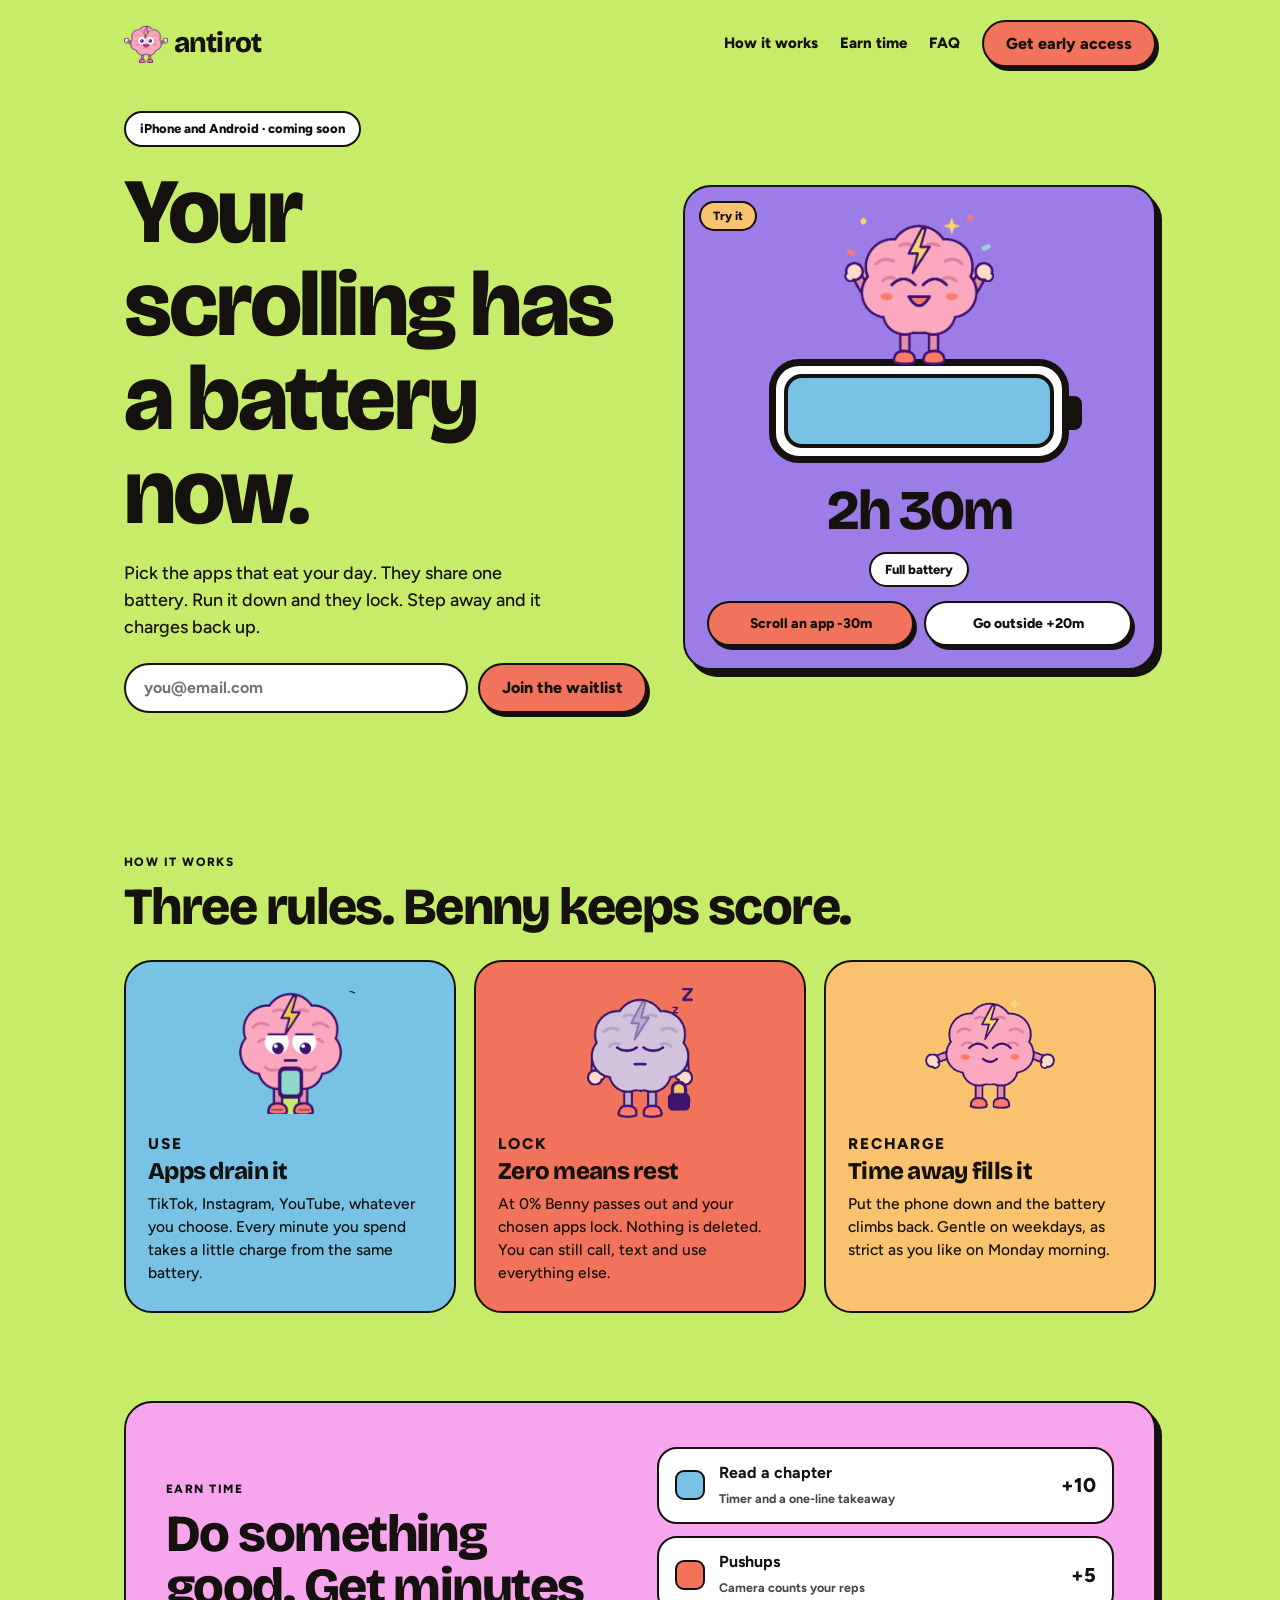
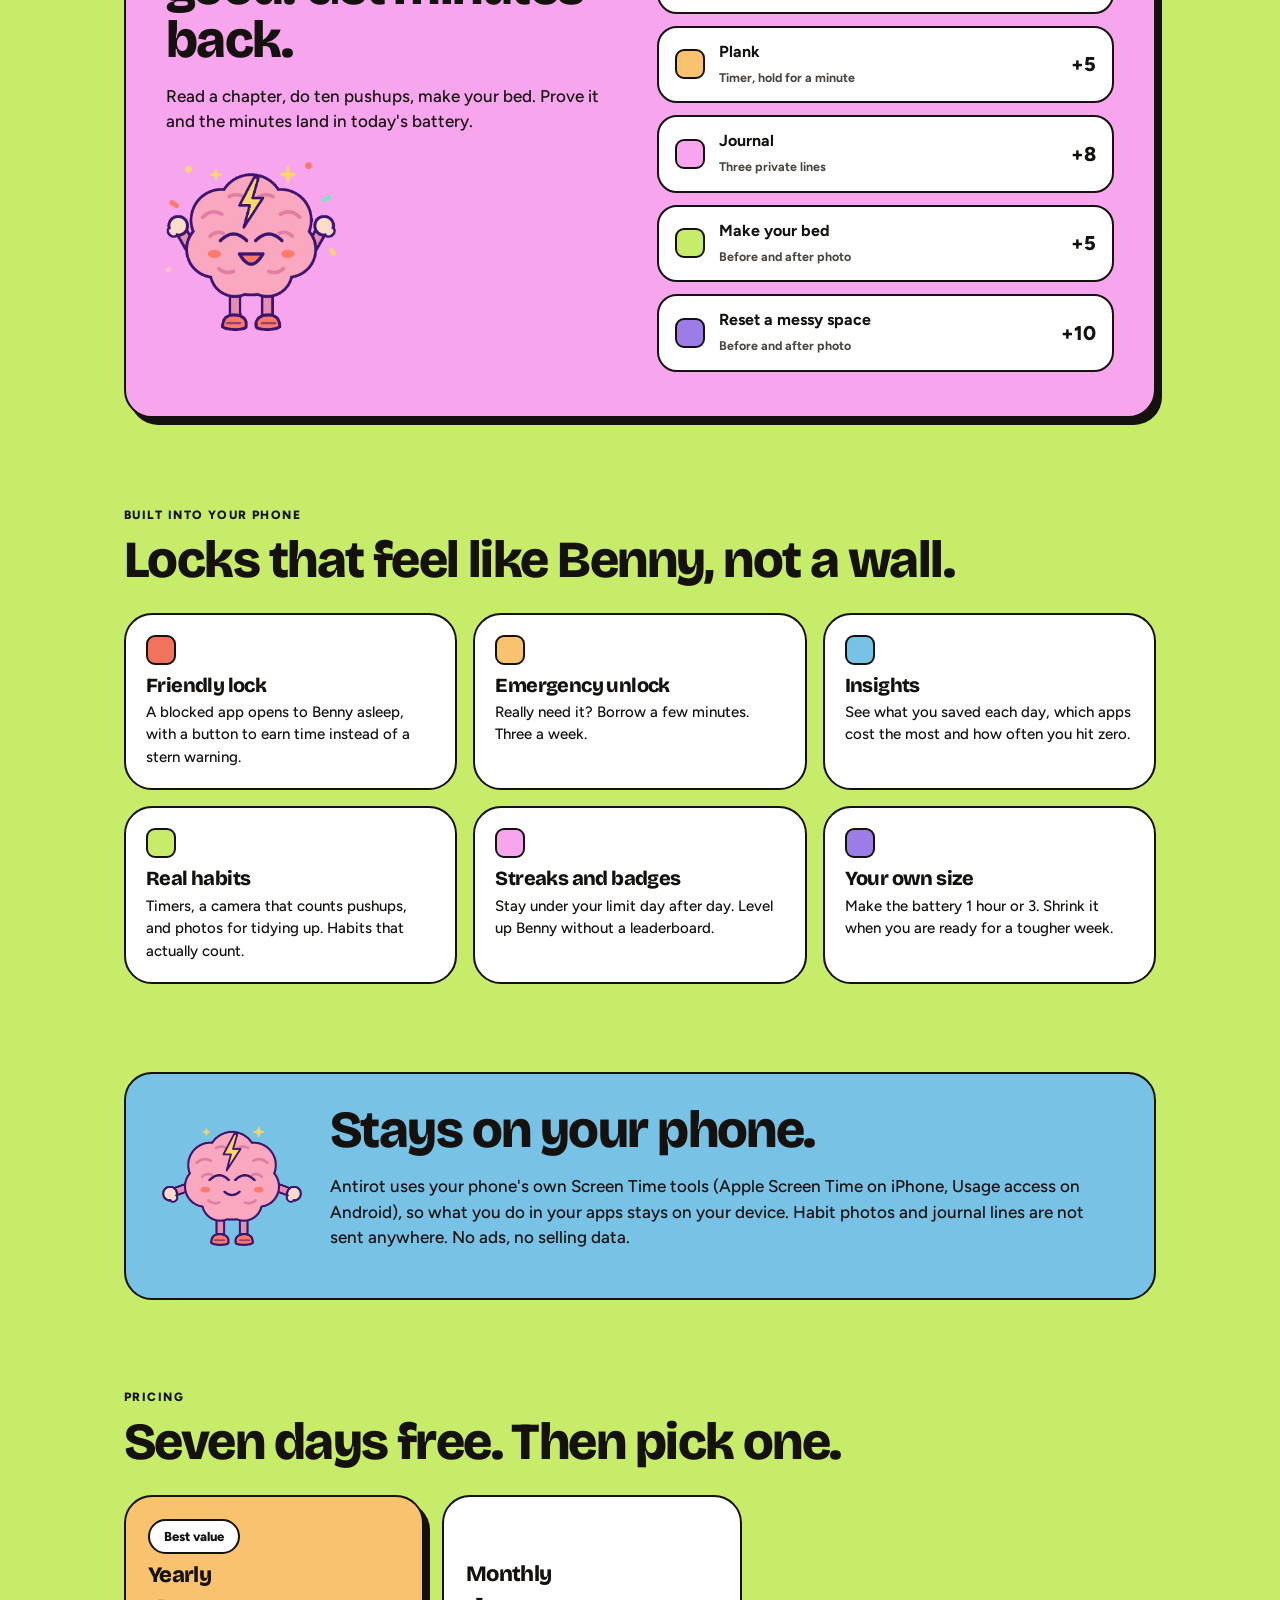
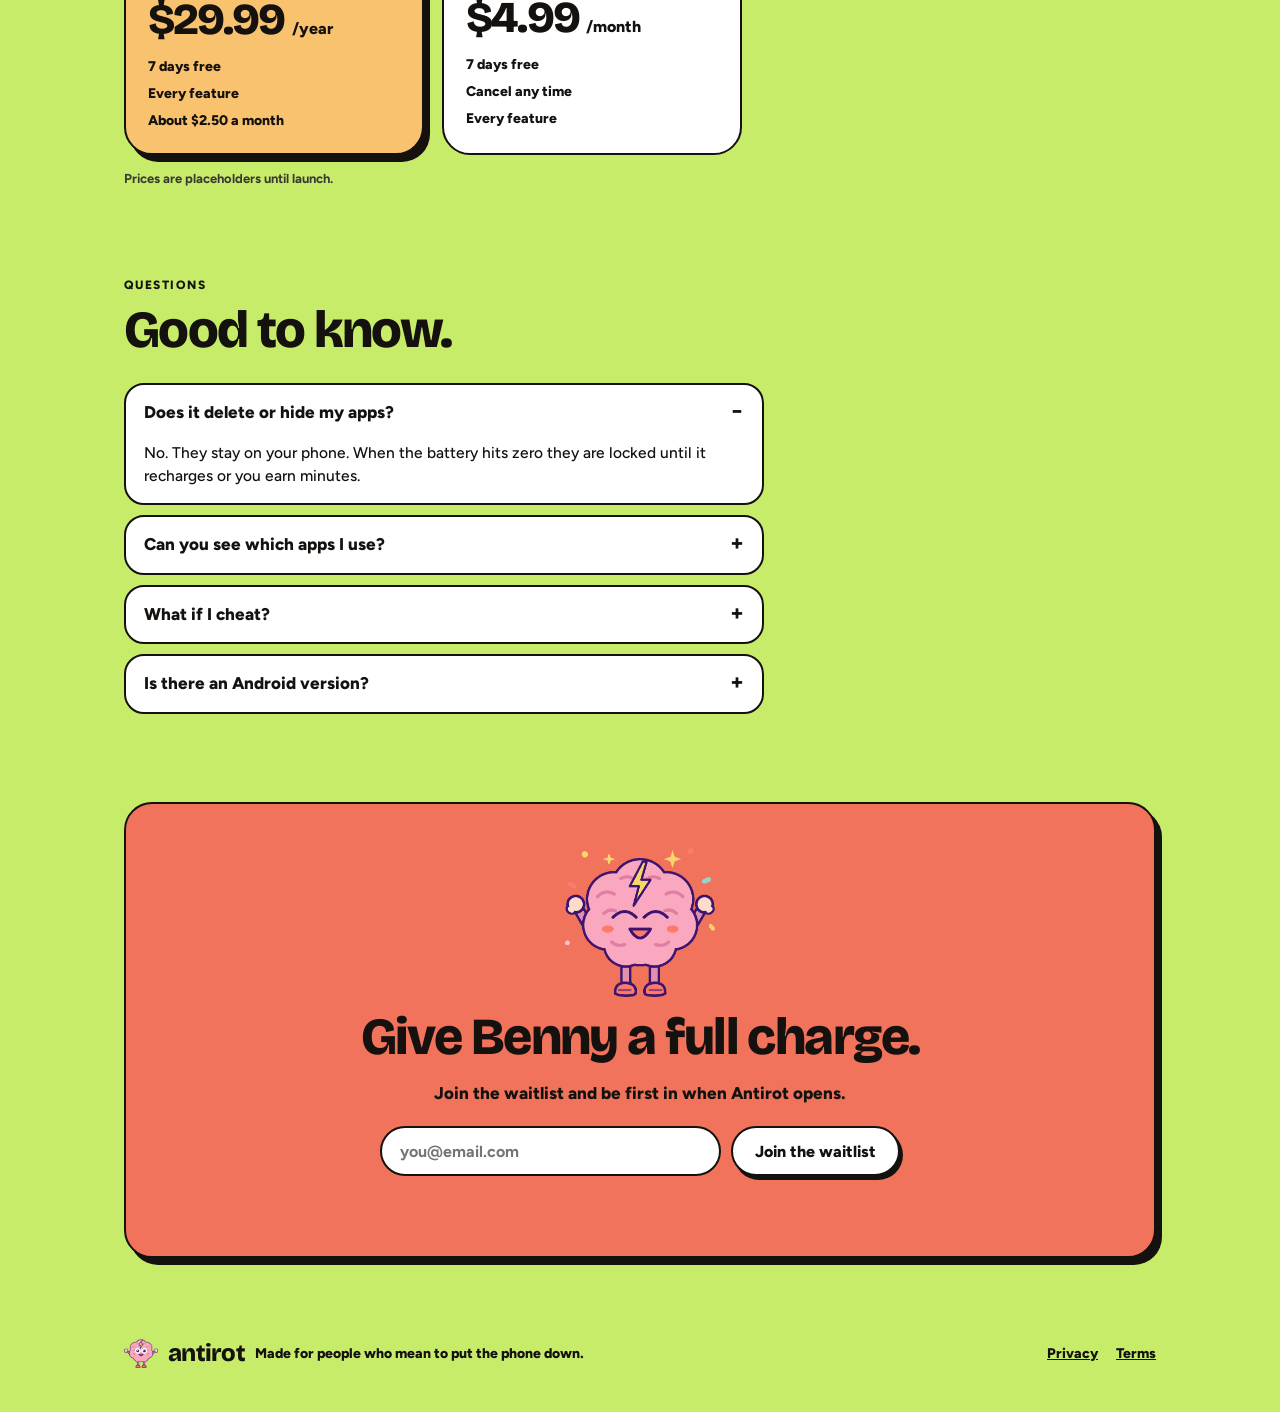
==== index.html @ 8082f270 "Antirot landing page" ====
<!doctype html>
<html lang="en">
<head>
<meta charset="utf-8">
<meta name="viewport" content="width=device-width,initial-scale=1">
<title>Antirot: your scrolling has a battery now</title>
<meta name="description" content="Pick the apps that eat your day. They share one battery. Run it down and they lock. Step away and it charges back up.">
<meta property="og:title" content="Antirot: your scrolling has a battery now">
<meta property="og:description" content="One shared battery for your apps. Recharge it with real-life habits.">
<meta property="og:image" content="img/icon-512.png">
<meta name="theme-color" content="#C6EC6A">
<link rel="icon" href="img/favicon.png">
<link rel="preconnect" href="https://fonts.googleapis.com"><link rel="preconnect" href="https://fonts.gstatic.com" crossorigin>
<link href="https://fonts.googleapis.com/css2?family=Bricolage+Grotesque:opsz,wght@12..96,800&family=Figtree:wght@500;700;800&display=swap" rel="stylesheet">
<link rel="stylesheet" href="style.css">
</head>
<body>
<div class="wrap">
  <nav aria-label="Main">
    <a class="brand" href="#top"><img src="img/hello.png" alt=""><span class="brand-word">antirot</span></a>
    <div class="links"><a href="#how">How it works</a><a href="#earn">Earn time</a><a href="#faq">FAQ</a><a class="btn" href="#join">Get early access</a></div>
  </nav>

  <header class="hero" id="top">
    <div>
      <span class="pill">iPhone and Android · coming soon</span>
      <h1>Your scrolling has a battery now.</h1>
      <p class="lead">Pick the apps that eat your day. They share one battery. Run it down and they lock. Step away and it charges back up.</p>
      <form class="signup" novalidate>
        <input type="email" required placeholder="you@email.com" aria-label="Email address" autocomplete="email">
        <button class="btn" type="submit">Join the waitlist</button>
        <p class="msg" role="status" aria-live="polite"></p>
      </form>
    </div>
    <div class="card shadow demo" aria-label="Try the battery">
      <span class="pill tag">Try it</span>
      <img class="benny" id="benny" src="img/proud.png" alt="Benny the brain mascot">
      <div class="battery" role="img" aria-label="Battery"><div class="fill" id="fill"></div></div>
      <div class="time" id="time">2h 30m</div>
      <span class="pill" id="state">Full battery</span>
      <div class="actions"><button class="btn" id="scroll" type="button">Scroll an app -30m</button><button class="btn white" id="outside" type="button">Go outside +20m</button></div>
    </div>
  </header>

  <section id="how">
    <p class="eyebrow">How it works</p>
    <h2>Three rules. Benny keeps score.</h2>
    <div class="rules">
      <article class="card rule" style="background:var(--sky)"><img src="img/phone.png" alt=""><p class="eyebrow">Use</p><h3>Apps drain it</h3><p>TikTok, Instagram, YouTube, whatever you choose. Every minute you spend takes a little charge from the same battery.</p></article>
      <article class="card rule" style="background:var(--coral)"><img src="img/asleep.png" alt=""><p class="eyebrow">Lock</p><h3>Zero means rest</h3><p>At 0% Benny passes out and your chosen apps lock. Nothing is deleted. You can still call, text and use everything else.</p></article>
      <article class="card rule" style="background:var(--apricot)"><img src="img/recharging.png" alt=""><p class="eyebrow">Recharge</p><h3>Time away fills it</h3><p>Put the phone down and the battery climbs back. Gentle on weekdays, as strict as you like on Monday morning.</p></article>
    </div>
  </section>

  <section id="earn">
    <div class="card shadow earn">
      <div>
        <p class="eyebrow">Earn time</p>
        <h2>Do something good. Get minutes back.</h2>
        <p>Read a chapter, do ten pushups, make your bed. Prove it and the minutes land in today's battery.</p>
        <img src="img/joy.png" alt="Benny celebrating">
      </div>
      <div class="habits">
        <div class="habit"><i style="background:var(--sky)"></i><div><b>Read a chapter</b><small>Timer and a one-line takeaway</small></div><span>+10</span></div>
        <div class="habit"><i style="background:var(--coral)"></i><div><b>Pushups</b><small>Camera counts your reps</small></div><span>+5</span></div>
        <div class="habit"><i style="background:var(--apricot)"></i><div><b>Plank</b><small>Timer, hold for a minute</small></div><span>+5</span></div>
        <div class="habit"><i style="background:var(--pink)"></i><div><b>Journal</b><small>Three private lines</small></div><span>+8</span></div>
        <div class="habit"><i style="background:var(--lime)"></i><div><b>Make your bed</b><small>Before and after photo</small></div><span>+5</span></div>
        <div class="habit"><i style="background:var(--violet)"></i><div><b>Reset a messy space</b><small>Before and after photo</small></div><span>+10</span></div>
      </div>
    </div>
  </section>

  <section>
    <p class="eyebrow">Built into your phone</p>
    <h2>Locks that feel like Benny, not a wall.</h2>
    <div class="features">
      <div class="card feature"><i style="background:var(--coral)"></i><h3>Friendly lock</h3><p>A blocked app opens to Benny asleep, with a button to earn time instead of a stern warning.</p></div>
      <div class="card feature"><i style="background:var(--apricot)"></i><h3>Emergency unlock</h3><p>Really need it? Borrow a few minutes. Three a week.</p></div>
      <div class="card feature"><i style="background:var(--sky)"></i><h3>Insights</h3><p>See what you saved each day, which apps cost the most and how often you hit zero.</p></div>
      <div class="card feature"><i style="background:var(--lime)"></i><h3>Real habits</h3><p>Timers, a camera that counts pushups, and photos for tidying up. Habits that actually count.</p></div>
      <div class="card feature"><i style="background:var(--pink)"></i><h3>Streaks and badges</h3><p>Stay under your limit day after day. Level up Benny without a leaderboard.</p></div>
      <div class="card feature"><i style="background:var(--violet)"></i><h3>Your own size</h3><p>Make the battery 1 hour or 3. Shrink it when you are ready for a tougher week.</p></div>
    </div>
  </section>

  <section>
    <div class="card private">
      <img src="img/sleepy.png" alt="Benny in a nightcap">
      <div>
        <h2>Stays on your phone.</h2>
        <p>Antirot uses your phone's own Screen Time tools (Apple Screen Time on iPhone, Usage access on Android), so what you do in your apps stays on your device. Habit photos and journal lines are not sent anywhere. No ads, no selling data.</p>
      </div>
    </div>
  </section>

  <section>
    <p class="eyebrow">Pricing</p>
    <h2>Seven days free. Then pick one.</h2>
    <div class="plans">
      <div class="card plan best"><span class="pill">Best value</span><h3>Yearly</h3><div class="price">$29.99 <small>/year</small></div><ul><li>7 days free</li><li>Every feature</li><li>About $2.50 a month</li></ul></div>
      <div class="card plan"><h3 style="margin-top:44px">Monthly</h3><div class="price">$4.99 <small>/month</small></div><ul><li>7 days free</li><li>Cancel any time</li><li>Every feature</li></ul></div>
    </div>
    <p class="note">Prices are placeholders until launch.</p>
  </section>

  <section id="faq">
    <p class="eyebrow">Questions</p>
    <h2>Good to know.</h2>
    <div class="faq">
      <details open><summary>Does it delete or hide my apps?</summary><p>No. They stay on your phone. When the battery hits zero they are locked until it recharges or you earn minutes.</p></details>
      <details><summary>Can you see which apps I use?</summary><p>No. Antirot works with your phone's own Screen Time tools and keeps everything on your device. Nothing about your apps is sent to us.</p></details>
      <details><summary>What if I cheat?</summary><p>Antirot is a tool for people who want help, so you are in charge. You can turn the permissions off or delete the app any time. Emergency unlocks are limited to three a week, and habits are checked on your phone.</p></details>
      <details><summary>Is there an Android version?</summary><p>Yes. Antirot is coming to both iPhone and Android.</p></details>
    </div>
  </section>

  <section id="join">
    <div class="card shadow cta">
      <img src="img/joy.png" alt="Benny celebrating">
      <h2>Give Benny a full charge.</h2>
      <p style="font-weight:800">Join the waitlist and be first in when Antirot opens.</p>
      <form class="signup" novalidate>
        <input type="email" required placeholder="you@email.com" aria-label="Email address" autocomplete="email">
        <button class="btn" type="submit">Join the waitlist</button>
        <p class="msg" role="status" aria-live="polite"></p>
      </form>
    </div>
  </section>
</div>

<footer>
  <div class="wrap row">
    <div><img src="img/hello.png" alt=""><span class="brand-word" style="font-size:24px">antirot</span><span>Made for people who mean to put the phone down.</span></div>
    <nav aria-label="Legal"><a href="privacy.html">Privacy</a><a href="terms.html">Terms</a></nav>
  </div>
</footer>
<script src="config.js"></script>
<script src="script.js"></script>
</body>
</html>
---- style.css ----
:root{--lime:#C6EC6A;--violet:#9C7CE6;--coral:#F2735B;--pink:#F7A6EE;--apricot:#F8C26E;--sky:#78C2E6;--ink:#14110F;--white:#fff;--radius:28px;--stroke:2.5px}
*{box-sizing:border-box}
html{scroll-behavior:smooth}
body{margin:0;background:var(--lime);color:var(--ink);font-family:'Figtree',system-ui,sans-serif;font-weight:500;font-size:17px;line-height:1.5;-webkit-font-smoothing:antialiased}
h1,h2,h3,.brand-word{font-family:'Bricolage Grotesque','Figtree',sans-serif;font-weight:800;letter-spacing:-.03em;line-height:1.02;margin:0}
a{color:inherit}
.wrap{max-width:1080px;margin:0 auto;padding:0 24px}
.eyebrow{font-size:12px;font-weight:800;letter-spacing:.12em;text-transform:uppercase;margin:0 0 10px}
.card{border:var(--stroke) solid var(--ink);border-radius:var(--radius);background:var(--white)}
.shadow{box-shadow:6px 7px 0 var(--ink)}
.pill{display:inline-flex;align-items:center;border:var(--stroke) solid var(--ink);border-radius:999px;padding:6px 14px;font-weight:800;font-size:13px;background:var(--white)}
.btn{display:inline-flex;align-items:center;justify-content:center;border:var(--stroke) solid var(--ink);border-radius:999px;padding:12px 22px;font:800 16px 'Figtree',sans-serif;color:var(--ink);background:var(--coral);cursor:pointer;text-decoration:none;box-shadow:3px 4px 0 var(--ink);transition:transform .08s,box-shadow .08s}
.btn:hover{transform:translate(1px,1px);box-shadow:2px 3px 0 var(--ink)}
.btn:active{transform:translate(3px,4px);box-shadow:0 0 0 var(--ink)}
.btn.white{background:var(--white)}
.btn:focus-visible,input:focus-visible,summary:focus-visible,a:focus-visible{outline:3px solid var(--violet);outline-offset:3px}
/* nav */
nav{display:flex;align-items:center;justify-content:space-between;padding:20px 0}
.brand{display:flex;align-items:center;gap:6px;text-decoration:none}
.brand img{width:44px;height:44px;object-fit:contain}
.brand-word{font-size:28px}
.links{display:flex;align-items:center;gap:22px;font-weight:800;font-size:15px}
.links a{text-decoration:none}
@media(max-width:720px){.links a:not(.btn){display:none}}
/* hero */
.hero{display:grid;grid-template-columns:1.05fr .95fr;gap:36px;align-items:center;padding:24px 0 64px}
.hero h1{font-size:clamp(46px,8vw,92px);margin:18px 0 20px}
.hero p.lead{max-width:420px;margin:0 0 22px;font-size:18px}
.signup{display:flex;gap:10px;flex-wrap:wrap}
.signup input{flex:1 1 200px;min-width:0;height:50px;border:var(--stroke) solid var(--ink);border-radius:999px;padding:0 18px;font:700 16px 'Figtree',sans-serif;background:var(--white)}
.signup .msg{flex-basis:100%;font-weight:700;font-size:14px;min-height:20px;margin:2px 4px 0}
.demo{background:var(--violet);padding:22px;text-align:center;position:relative}
.demo .tag{position:absolute;top:14px;left:14px;background:var(--apricot);font-size:12px;padding:4px 12px}
.demo img.benny{width:150px;height:auto;display:block;margin:6px auto -6px;position:relative;z-index:1}
.battery{position:relative;width:min(300px,80%);height:104px;margin:0 auto;border:7px solid var(--ink);border-radius:30px;background:var(--white);padding:8px}
.battery::after{content:"";position:absolute;right:-20px;top:30px;width:14px;height:34px;background:var(--ink);border-radius:0 8px 8px 0}
.battery .fill{height:100%;min-width:0;border:4px solid var(--ink);border-radius:18px;background:var(--sky);transition:width .6s cubic-bezier(.2,.8,.2,1),background .3s}
.battery .fill.low{background:var(--coral)}
.demo .time{font:800 56px 'Bricolage Grotesque',sans-serif;letter-spacing:-.04em;margin:14px 0 8px}
.demo .actions{display:flex;gap:10px;margin-top:14px}
.demo .actions .btn{flex:1;padding:12px 10px;font-size:14px}
@media(max-width:860px){.hero{grid-template-columns:1fr}.hero p.lead{max-width:none}}
/* sections */
section{padding:44px 0}
h2{font-size:clamp(32px,5vw,52px);margin-bottom:26px}
.rules{display:grid;grid-template-columns:repeat(3,1fr);gap:18px}
.rule{padding:26px 22px}
.rule img{width:130px;height:130px;object-fit:contain;display:block;margin:0 auto 14px}
.rule h3{font-size:24px;margin:4px 0 8px}
.rule p{margin:0;font-size:15.5px}
@media(max-width:860px){.rules{grid-template-columns:1fr}}
.earn{background:var(--pink);padding:44px 40px;display:grid;grid-template-columns:1fr 1fr;gap:34px;align-items:center}
.earn h2{margin-bottom:14px}
.earn img{width:170px;margin-top:10px}
.habits{display:grid;gap:12px}
.habit{display:flex;align-items:center;gap:14px;padding:12px 16px;background:var(--white);border:var(--stroke) solid var(--ink);border-radius:20px}
.habit i{width:30px;height:30px;border:var(--stroke) solid var(--ink);border-radius:9px;flex:none}
.habit b{display:block;font-size:16px}
.habit small{font-weight:700;color:#4a4540;font-size:12.5px}
.habit span{margin-left:auto;font:800 20px 'Figtree',sans-serif}
@media(max-width:860px){.earn{grid-template-columns:1fr;padding:30px 22px}}
.features{display:grid;grid-template-columns:repeat(3,1fr);gap:16px}
.feature{padding:20px}
.feature i{display:block;width:30px;height:30px;border:var(--stroke) solid var(--ink);border-radius:9px;margin-bottom:10px}
.feature h3{font-size:20px;margin-bottom:6px}
.feature p{margin:0;font-size:15px}
@media(max-width:860px){.features{grid-template-columns:1fr 1fr}}@media(max-width:560px){.features{grid-template-columns:1fr}}
.private{background:var(--sky);padding:30px 36px;display:flex;gap:28px;align-items:center}
.private img{width:140px;flex:none}
.private h2{margin-bottom:10px}
@media(max-width:700px){.private{flex-direction:column;text-align:center;padding:28px 22px}}
.plans{display:grid;grid-template-columns:repeat(2,minmax(0,300px));gap:18px}
.plan{padding:22px;position:relative}
.plan.best{background:var(--apricot);box-shadow:6px 7px 0 var(--ink)}
.plan .pill{margin-bottom:10px}
.plan h3{font-size:22px}
.plan .price{font:800 44px 'Bricolage Grotesque',sans-serif;letter-spacing:-.04em;margin:6px 0}
.plan .price small{font:800 16px 'Figtree',sans-serif;letter-spacing:0}
.plan ul{list-style:none;margin:10px 0 0;padding:0;font-weight:800;font-size:14px;display:grid;gap:6px}
.note{font-size:13px;font-weight:700;margin:14px 0 0;color:#3b3732}
@media(max-width:700px){.plans{grid-template-columns:1fr}}
.faq{max-width:640px;display:grid;gap:10px}
.faq details{border:var(--stroke) solid var(--ink);border-radius:20px;background:var(--white);padding:0 18px}
.faq summary{cursor:pointer;list-style:none;padding:15px 0;font-weight:800;display:flex;justify-content:space-between;gap:12px}
.faq summary::-webkit-details-marker{display:none}
.faq summary::after{content:"+";font-size:22px;line-height:1}
.faq details[open] summary::after{content:"\2212"}
.faq details p{margin:0 0 16px;font-size:15.5px}
.cta{background:var(--coral);text-align:center;padding:44px 24px 48px}
.cta img{width:150px}
.cta h2{margin:6px 0 10px}
.cta .signup{justify-content:center;max-width:520px;margin:20px auto 0}
.cta .btn{background:var(--white)}
footer{padding:36px 0 44px}
footer .row{display:flex;justify-content:space-between;align-items:center;gap:16px;flex-wrap:wrap;font-weight:800;font-size:14px}
footer .row div{display:flex;align-items:center;gap:10px}
footer .row img{width:34px}
footer nav{padding:0;gap:18px}
/* legal pages */
.legal{max-width:720px;padding:20px 0 60px}
.legal h1{font-size:clamp(36px,6vw,56px);margin-bottom:8px}
.legal h2{font-size:26px;margin:30px 0 8px}
.legal p,.legal li{font-size:16.5px}
.legal .doc{background:var(--white);padding:28px 30px;border:var(--stroke) solid var(--ink);border-radius:var(--radius)}
@media (prefers-reduced-motion:reduce){*{transition:none!important;scroll-behavior:auto!important}}
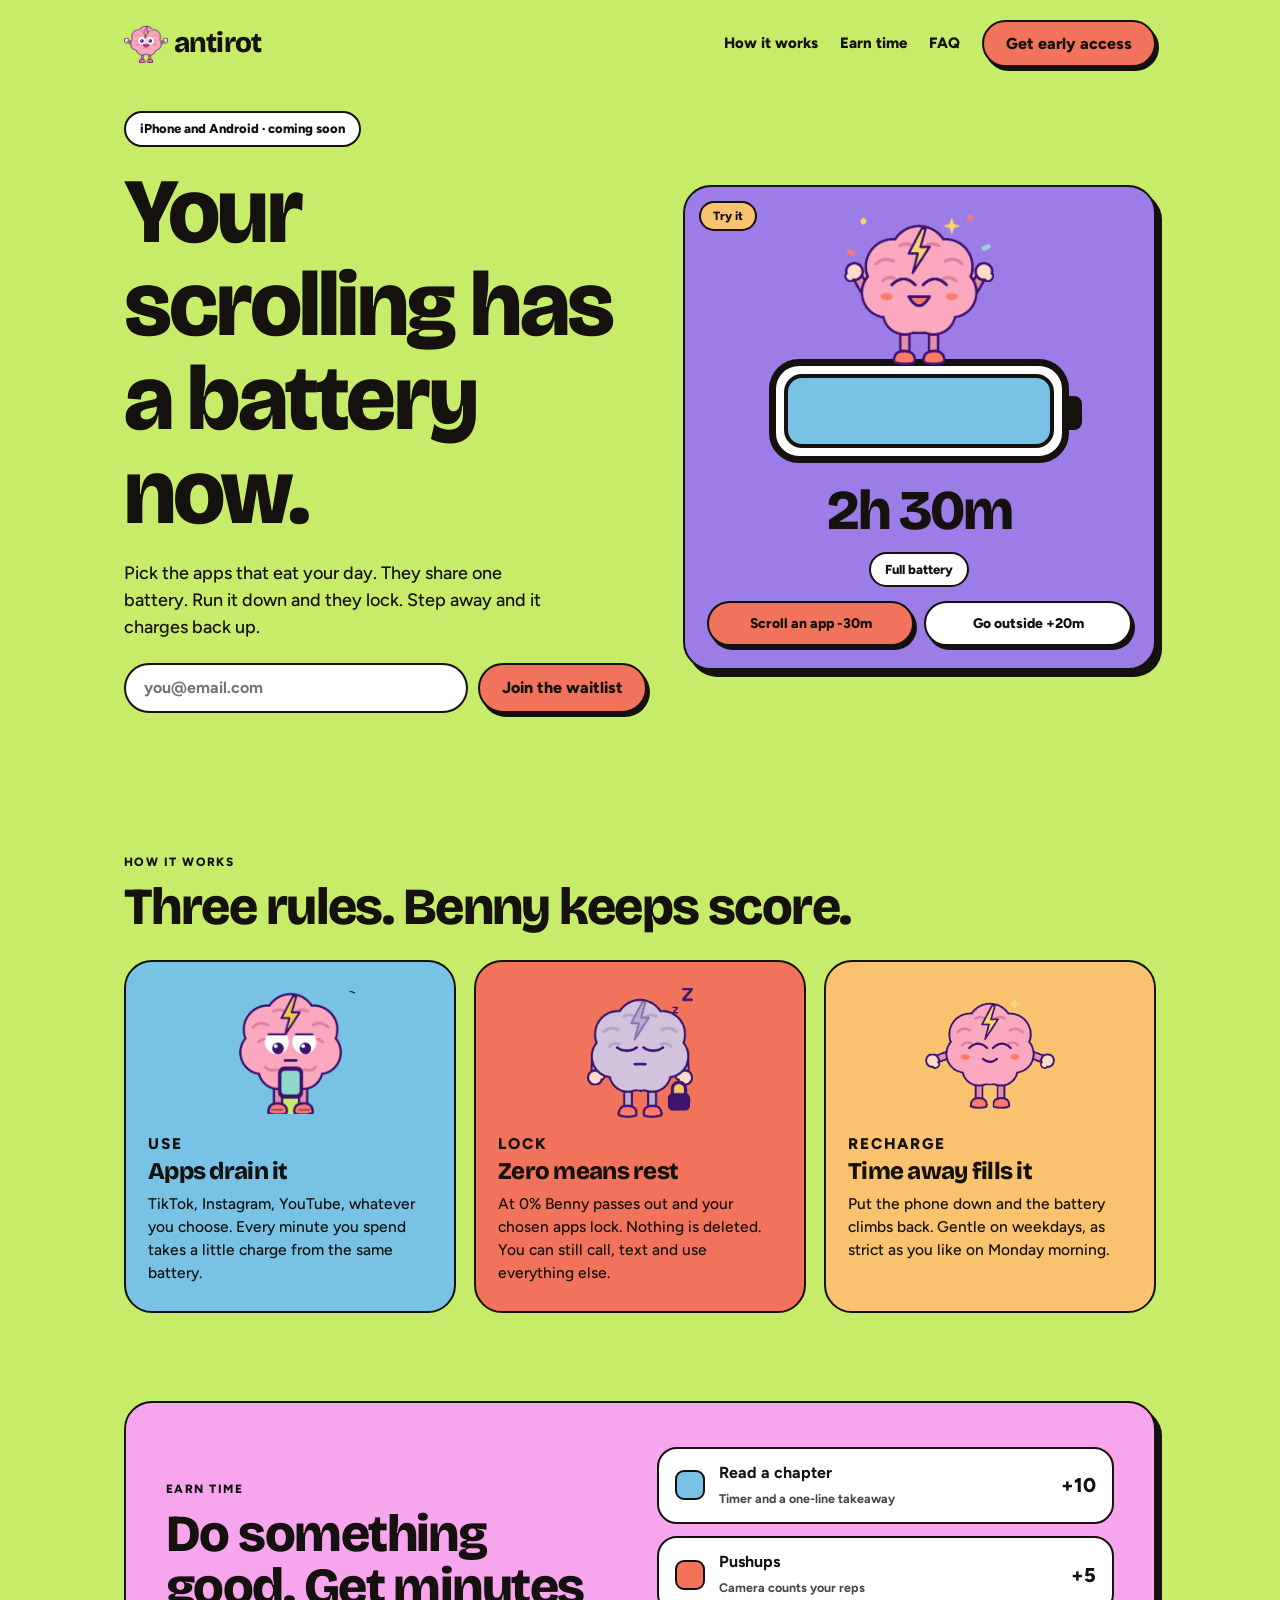
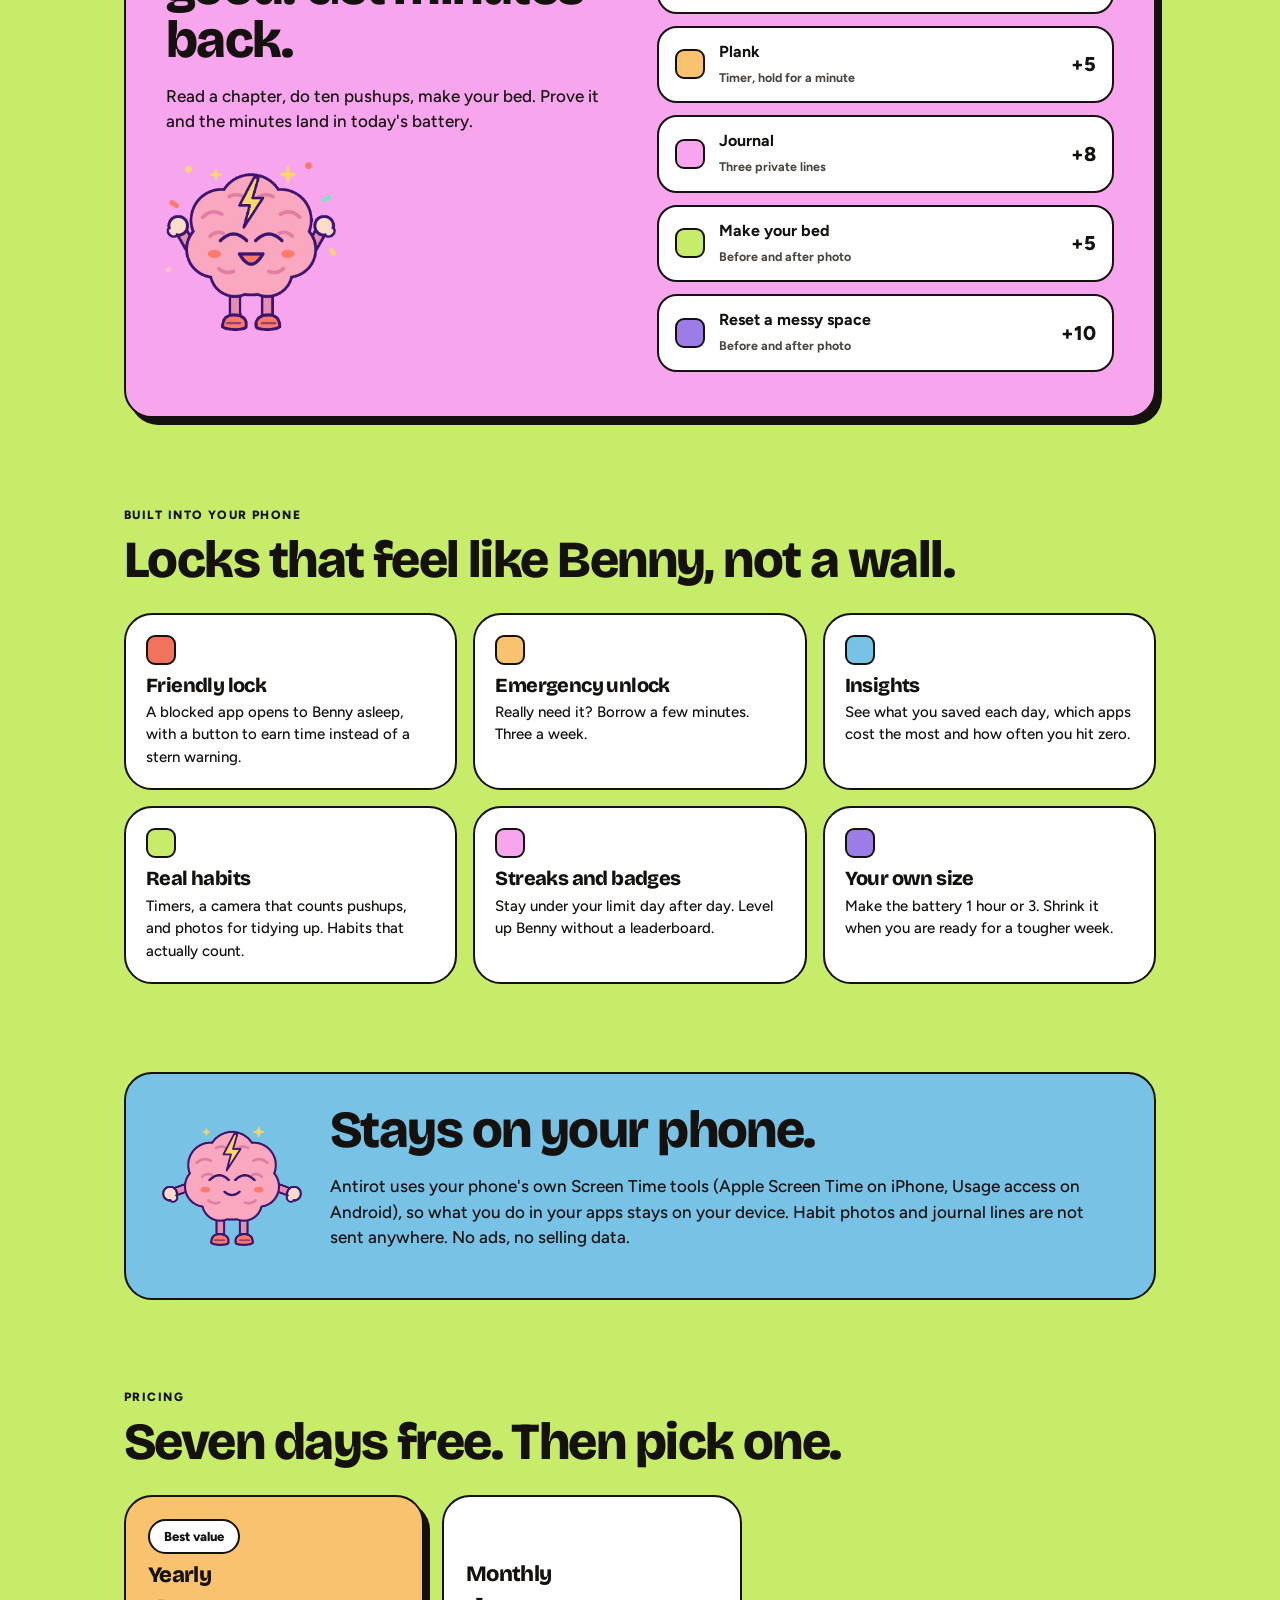
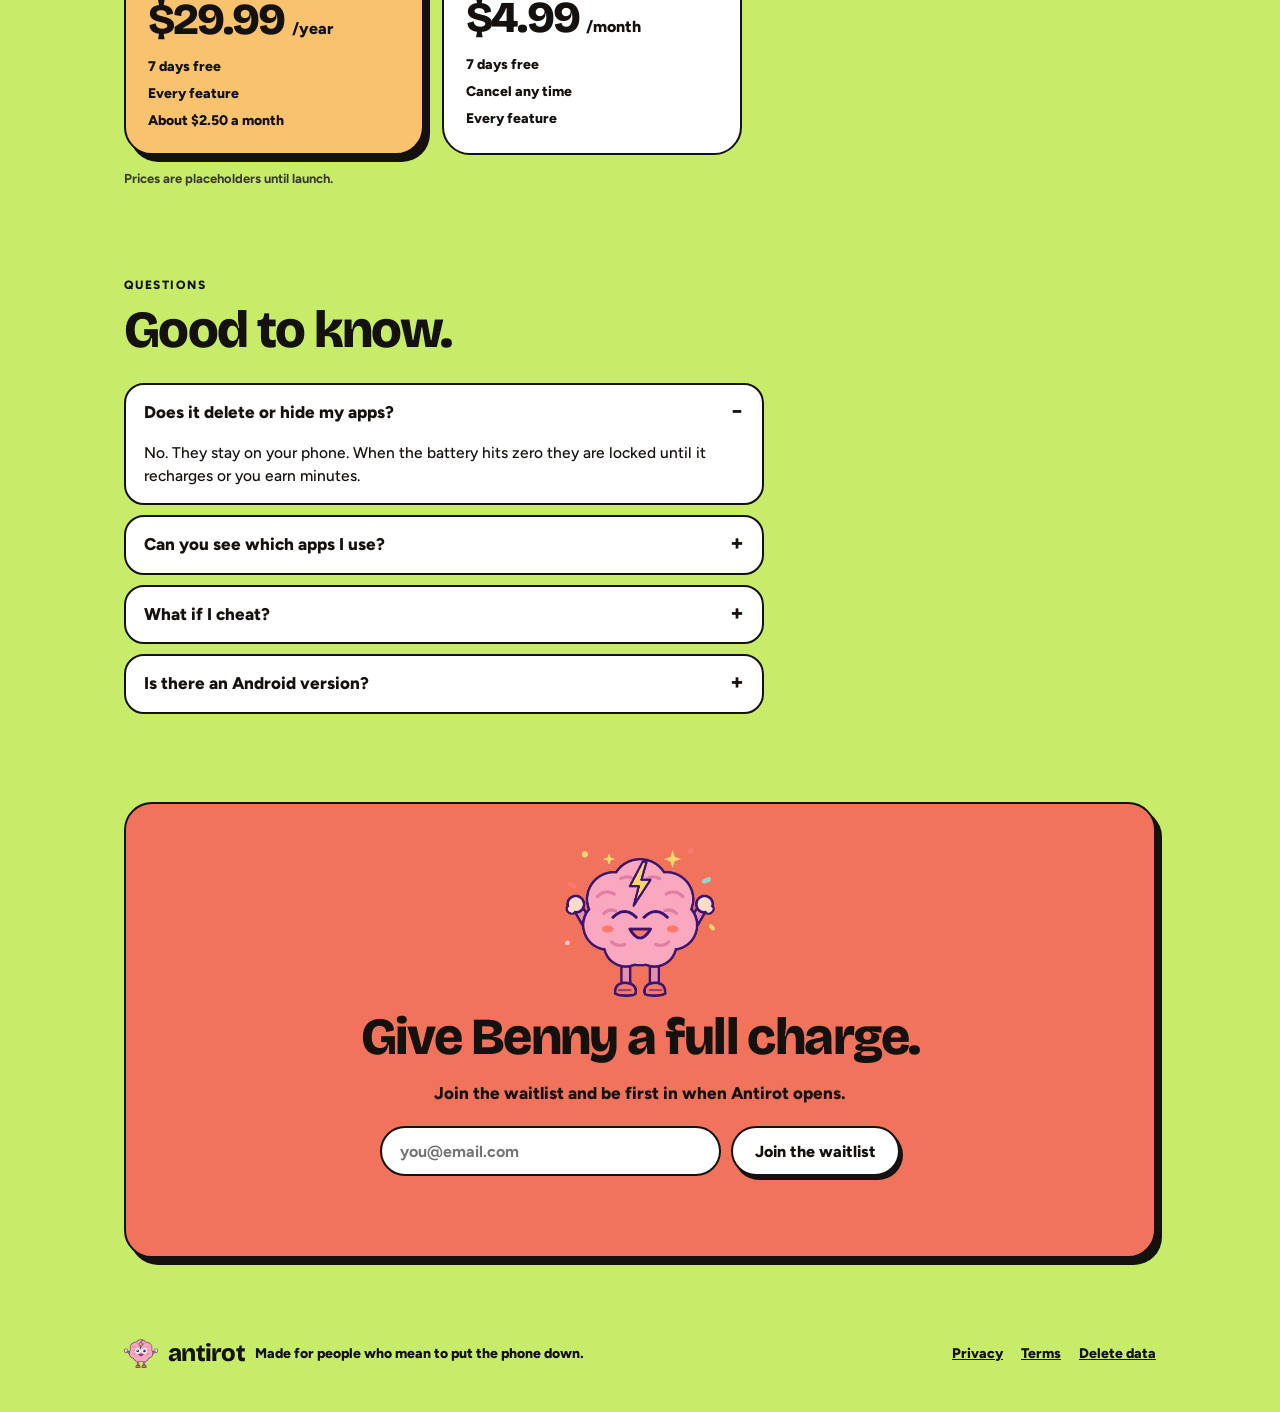
==== commit 5e454547: "Add data deletion page" ====
--- a/index.html
+++ b/index.html
@@ -132,7 +132,7 @@
 <footer>
   <div class="wrap row">
     <div><img src="img/hello.png" alt=""><span class="brand-word" style="font-size:24px">antirot</span><span>Made for people who mean to put the phone down.</span></div>
-    <nav aria-label="Legal"><a href="privacy.html">Privacy</a><a href="terms.html">Terms</a></nav>
+    <nav aria-label="Legal"><a href="privacy.html">Privacy</a><a href="terms.html">Terms</a><a href="delete-data.html">Delete data</a></nav>
   </div>
 </footer>
 <script src="config.js"></script>
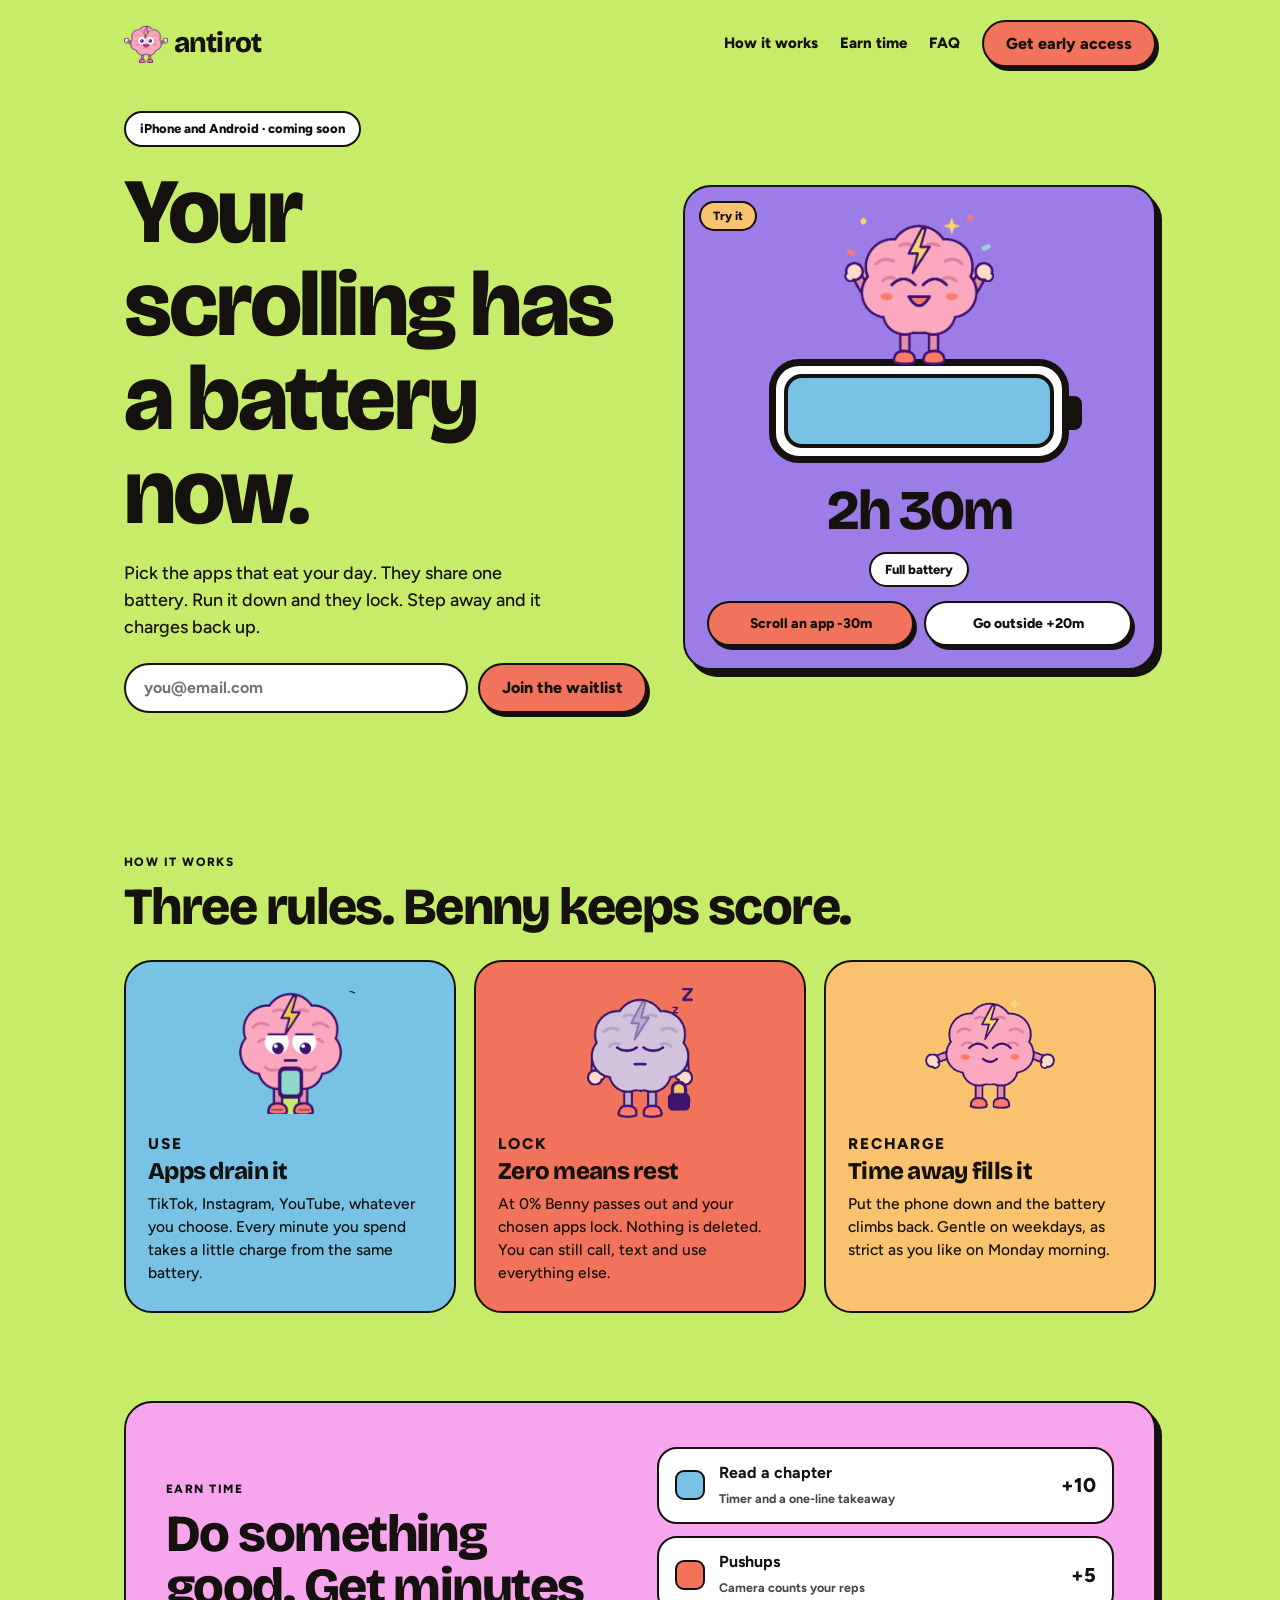
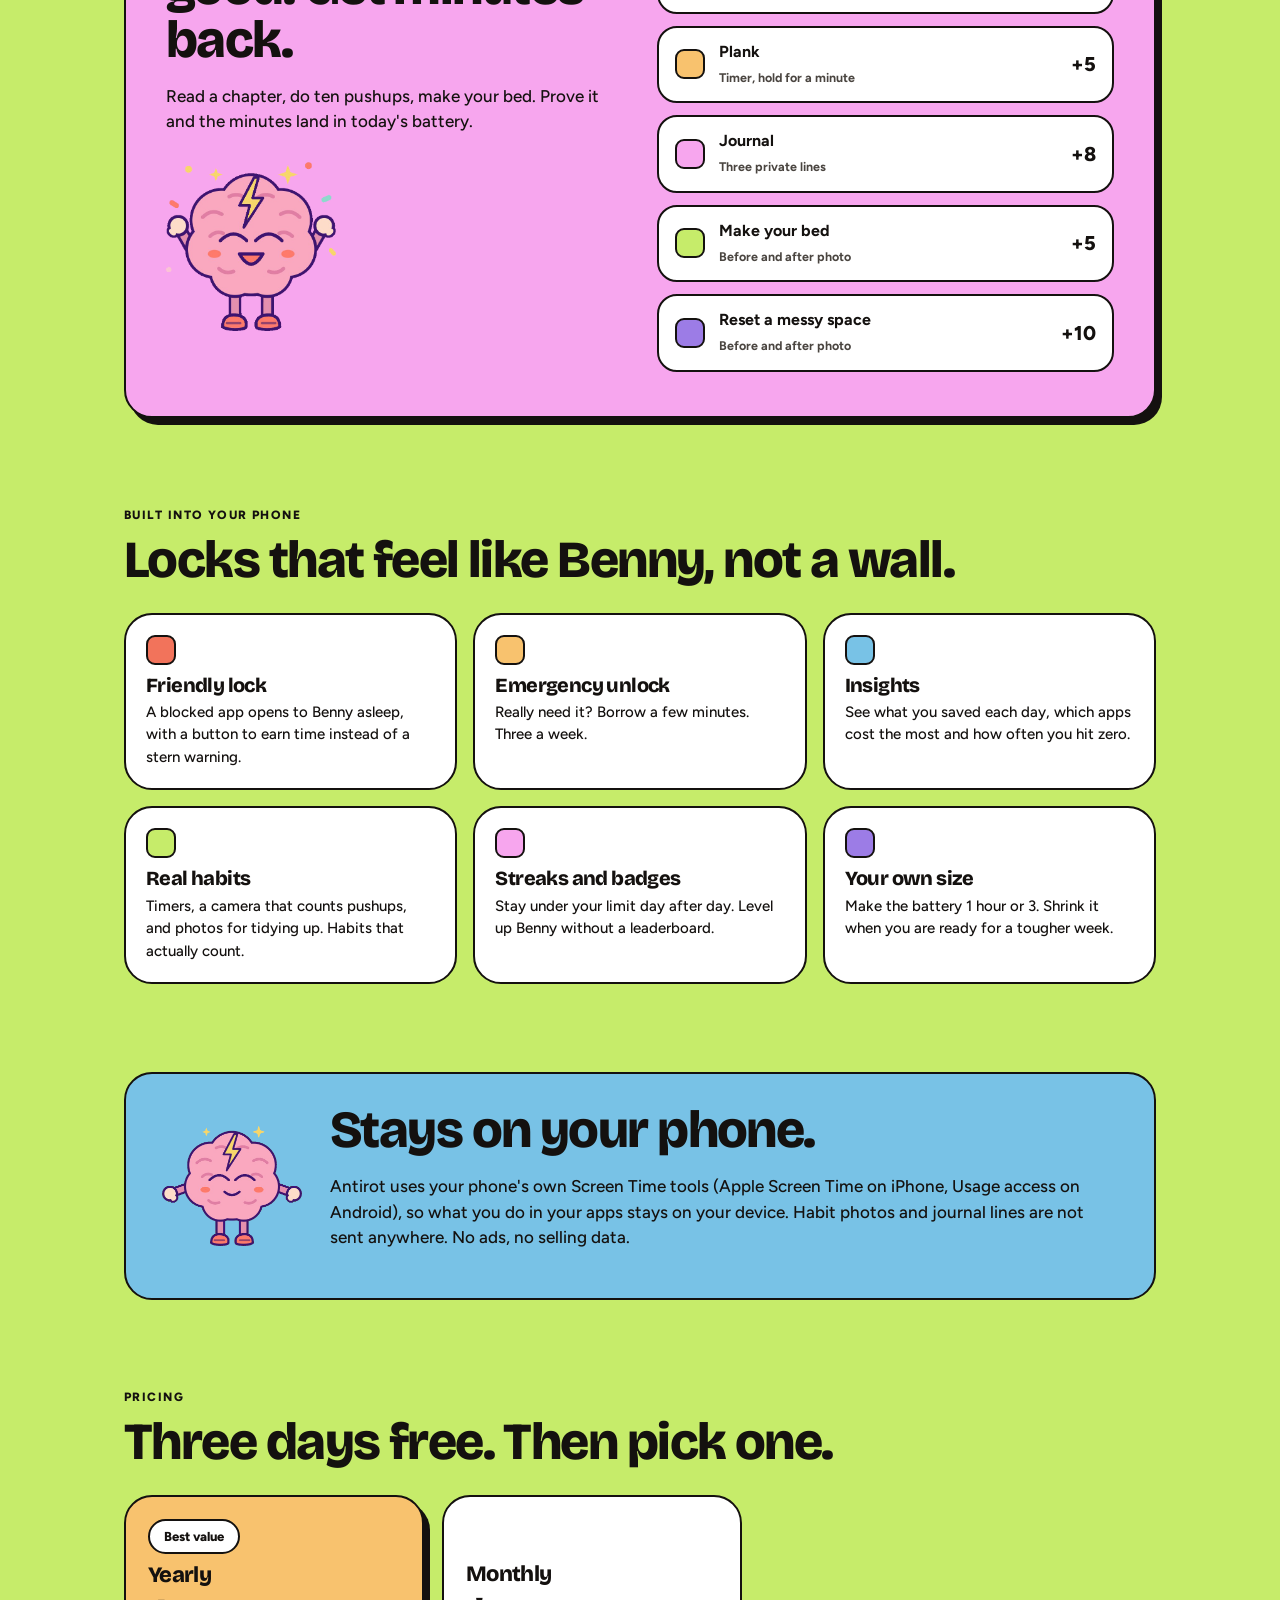
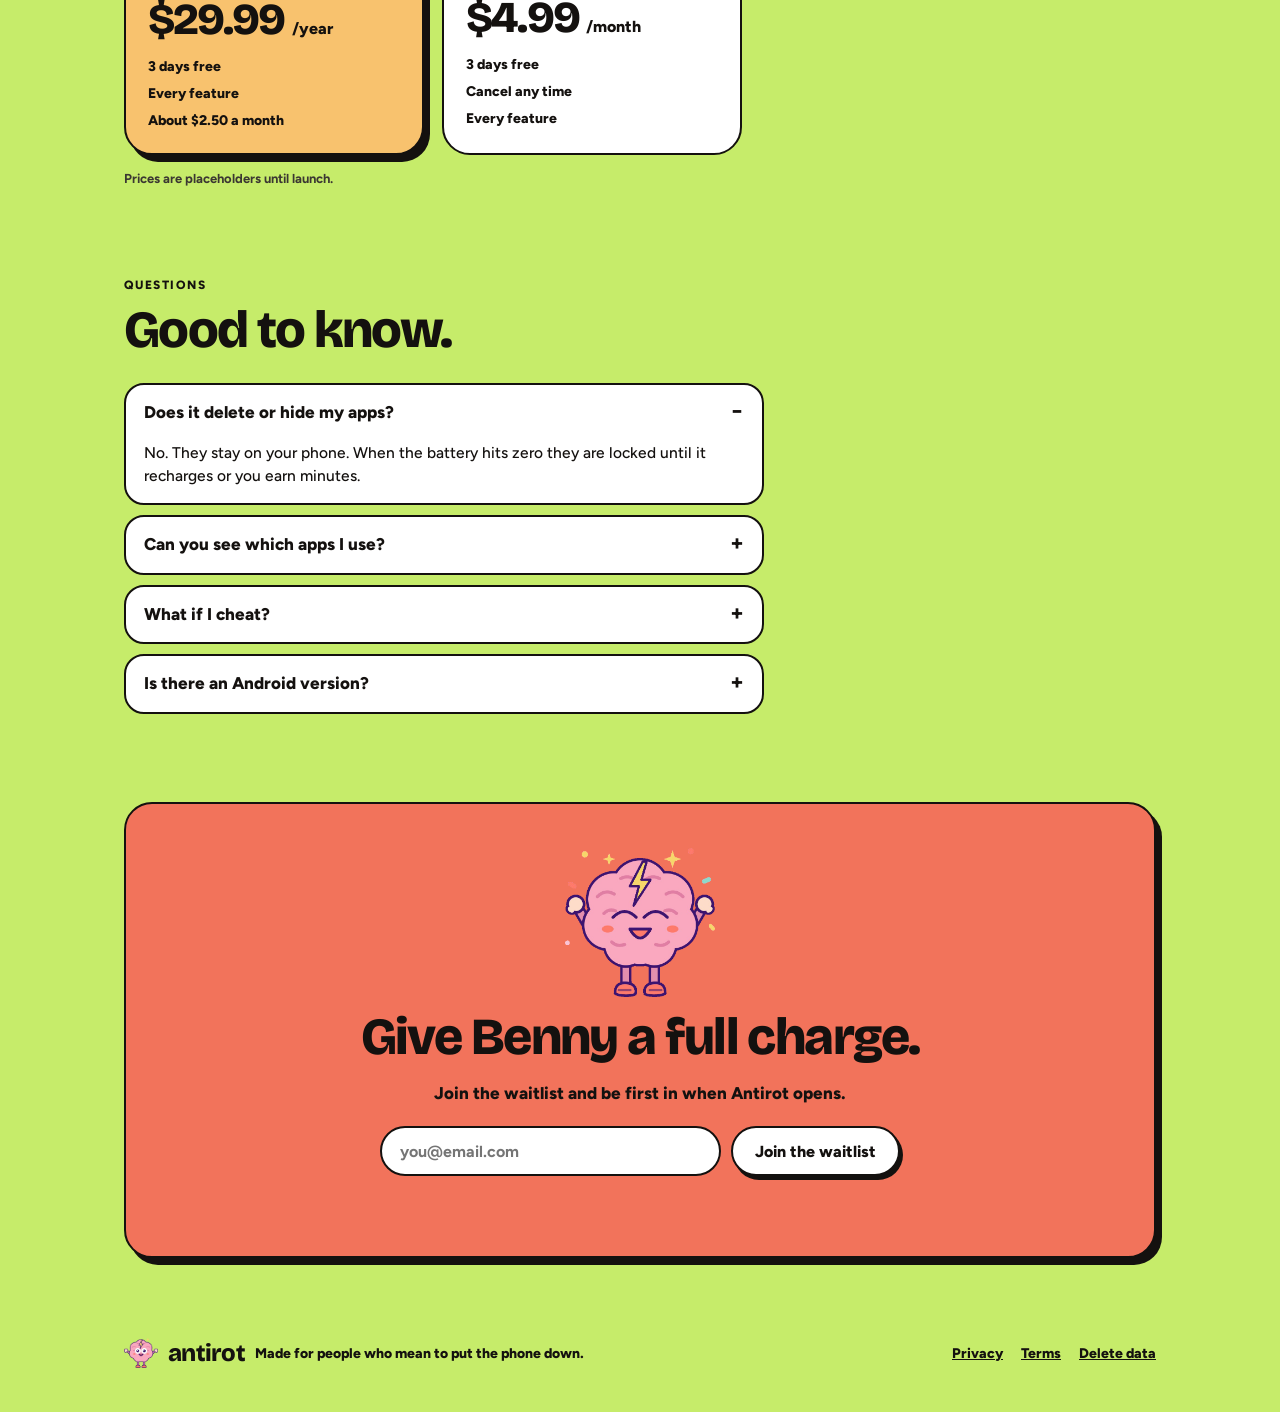
==== commit 2059aa99: "Free trial is 3 days" ====
--- a/index.html
+++ b/index.html
@@ -96,10 +96,10 @@
 
   <section>
     <p class="eyebrow">Pricing</p>
-    <h2>Seven days free. Then pick one.</h2>
+    <h2>Three days free. Then pick one.</h2>
     <div class="plans">
-      <div class="card plan best"><span class="pill">Best value</span><h3>Yearly</h3><div class="price">$29.99 <small>/year</small></div><ul><li>7 days free</li><li>Every feature</li><li>About $2.50 a month</li></ul></div>
-      <div class="card plan"><h3 style="margin-top:44px">Monthly</h3><div class="price">$4.99 <small>/month</small></div><ul><li>7 days free</li><li>Cancel any time</li><li>Every feature</li></ul></div>
+      <div class="card plan best"><span class="pill">Best value</span><h3>Yearly</h3><div class="price">$29.99 <small>/year</small></div><ul><li>3 days free</li><li>Every feature</li><li>About $2.50 a month</li></ul></div>
+      <div class="card plan"><h3 style="margin-top:44px">Monthly</h3><div class="price">$4.99 <small>/month</small></div><ul><li>3 days free</li><li>Cancel any time</li><li>Every feature</li></ul></div>
     </div>
     <p class="note">Prices are placeholders until launch.</p>
   </section>
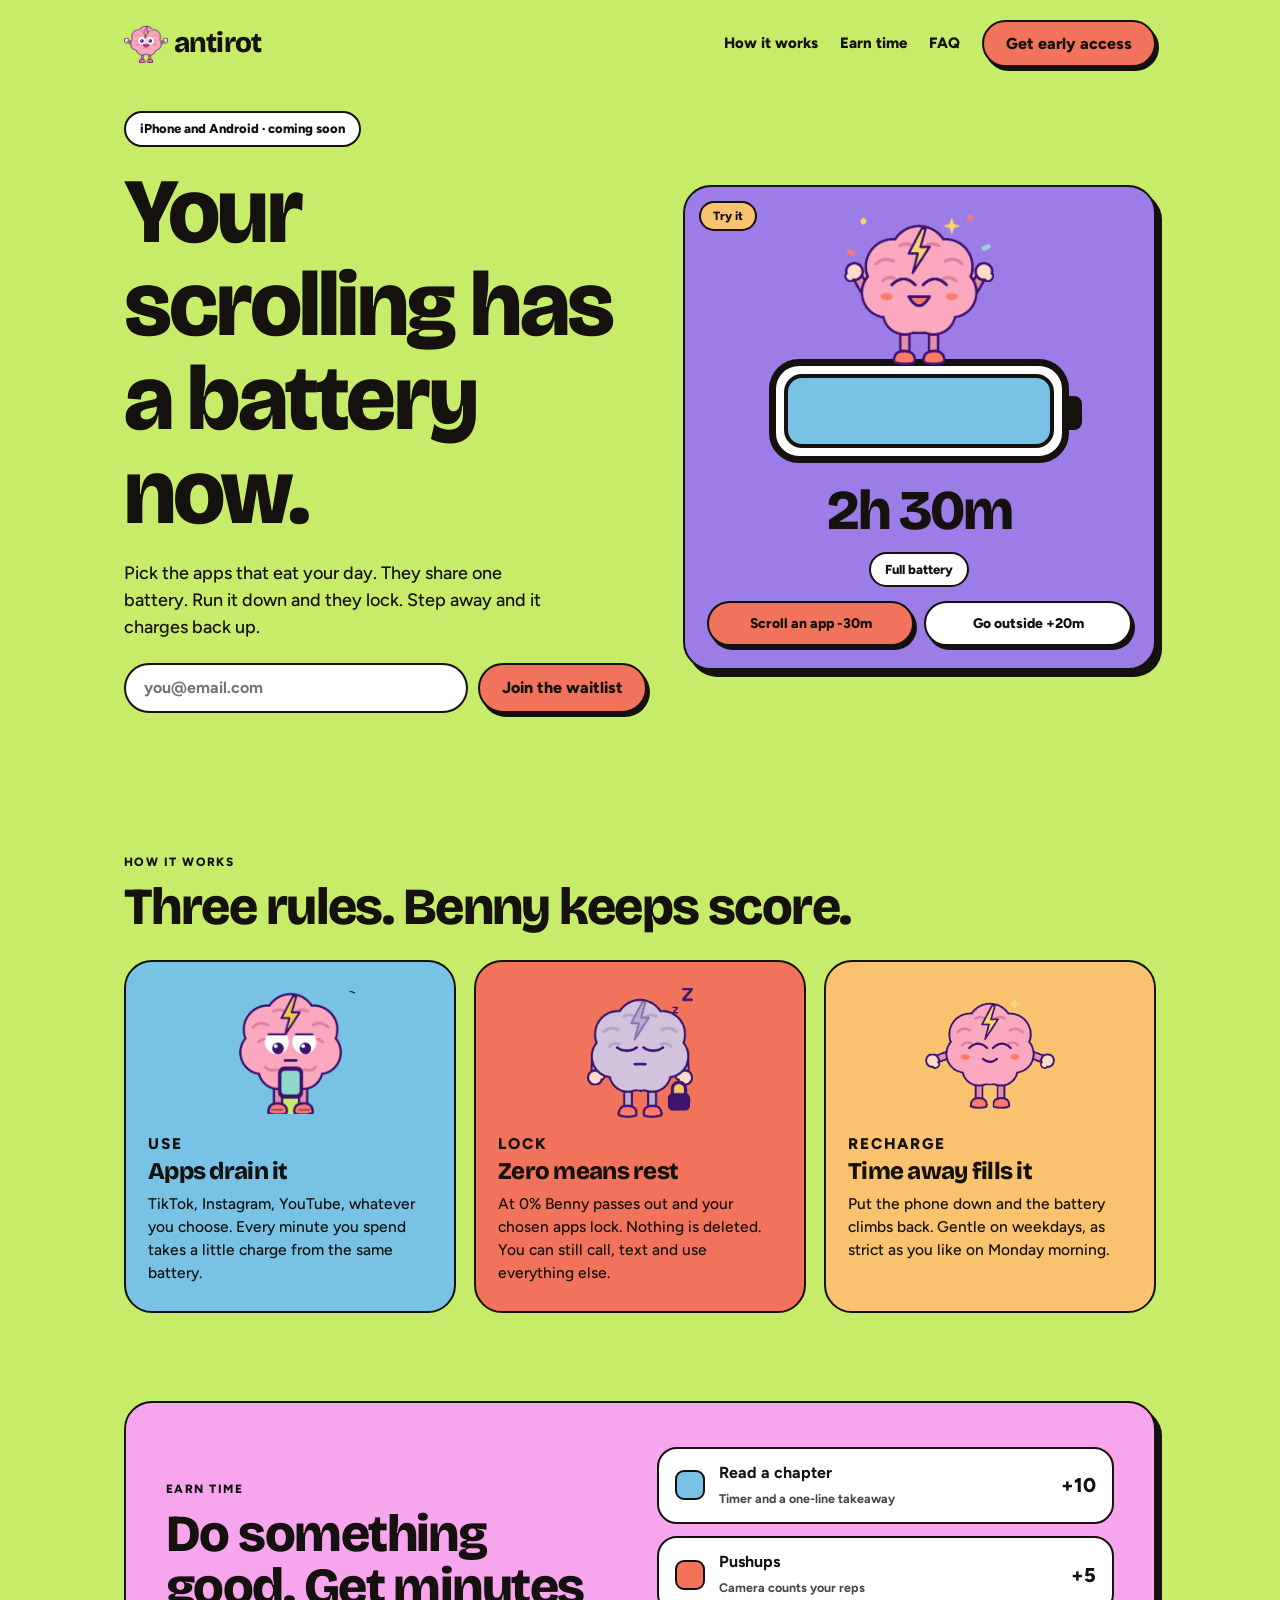
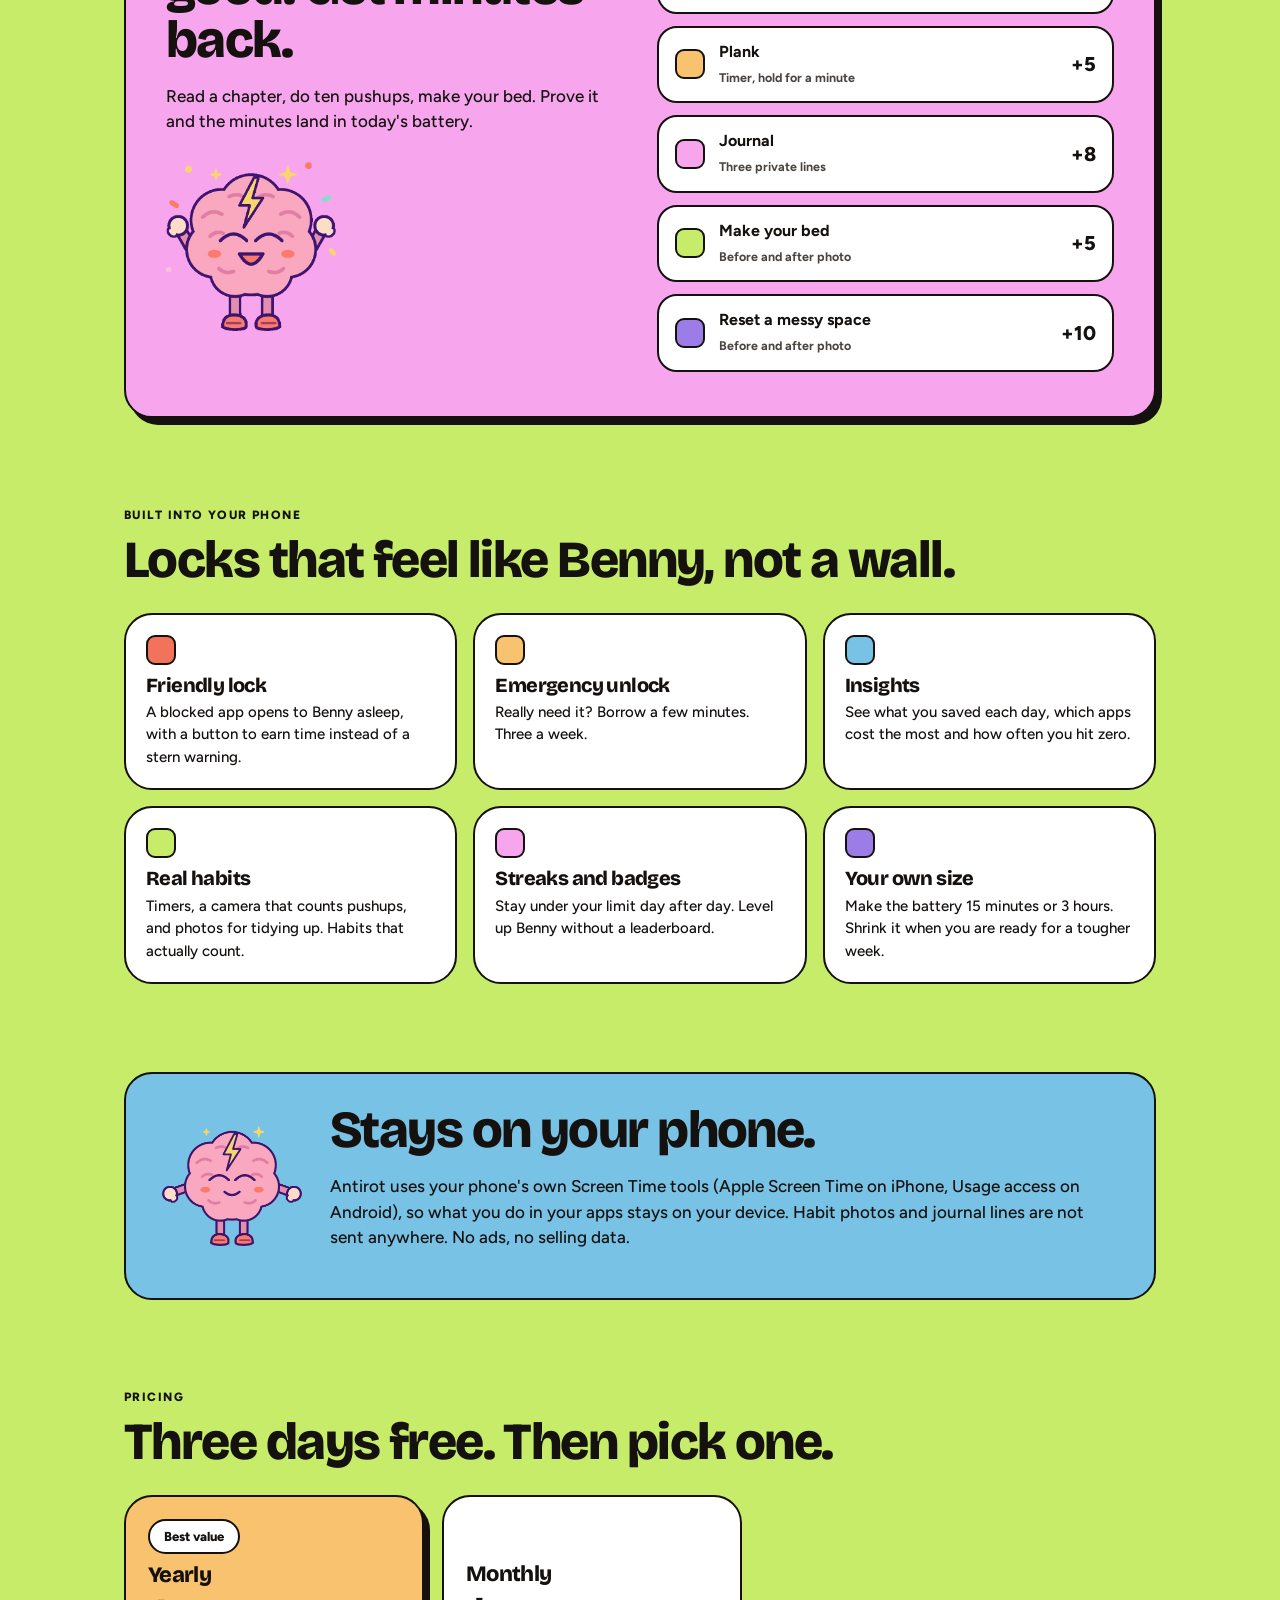
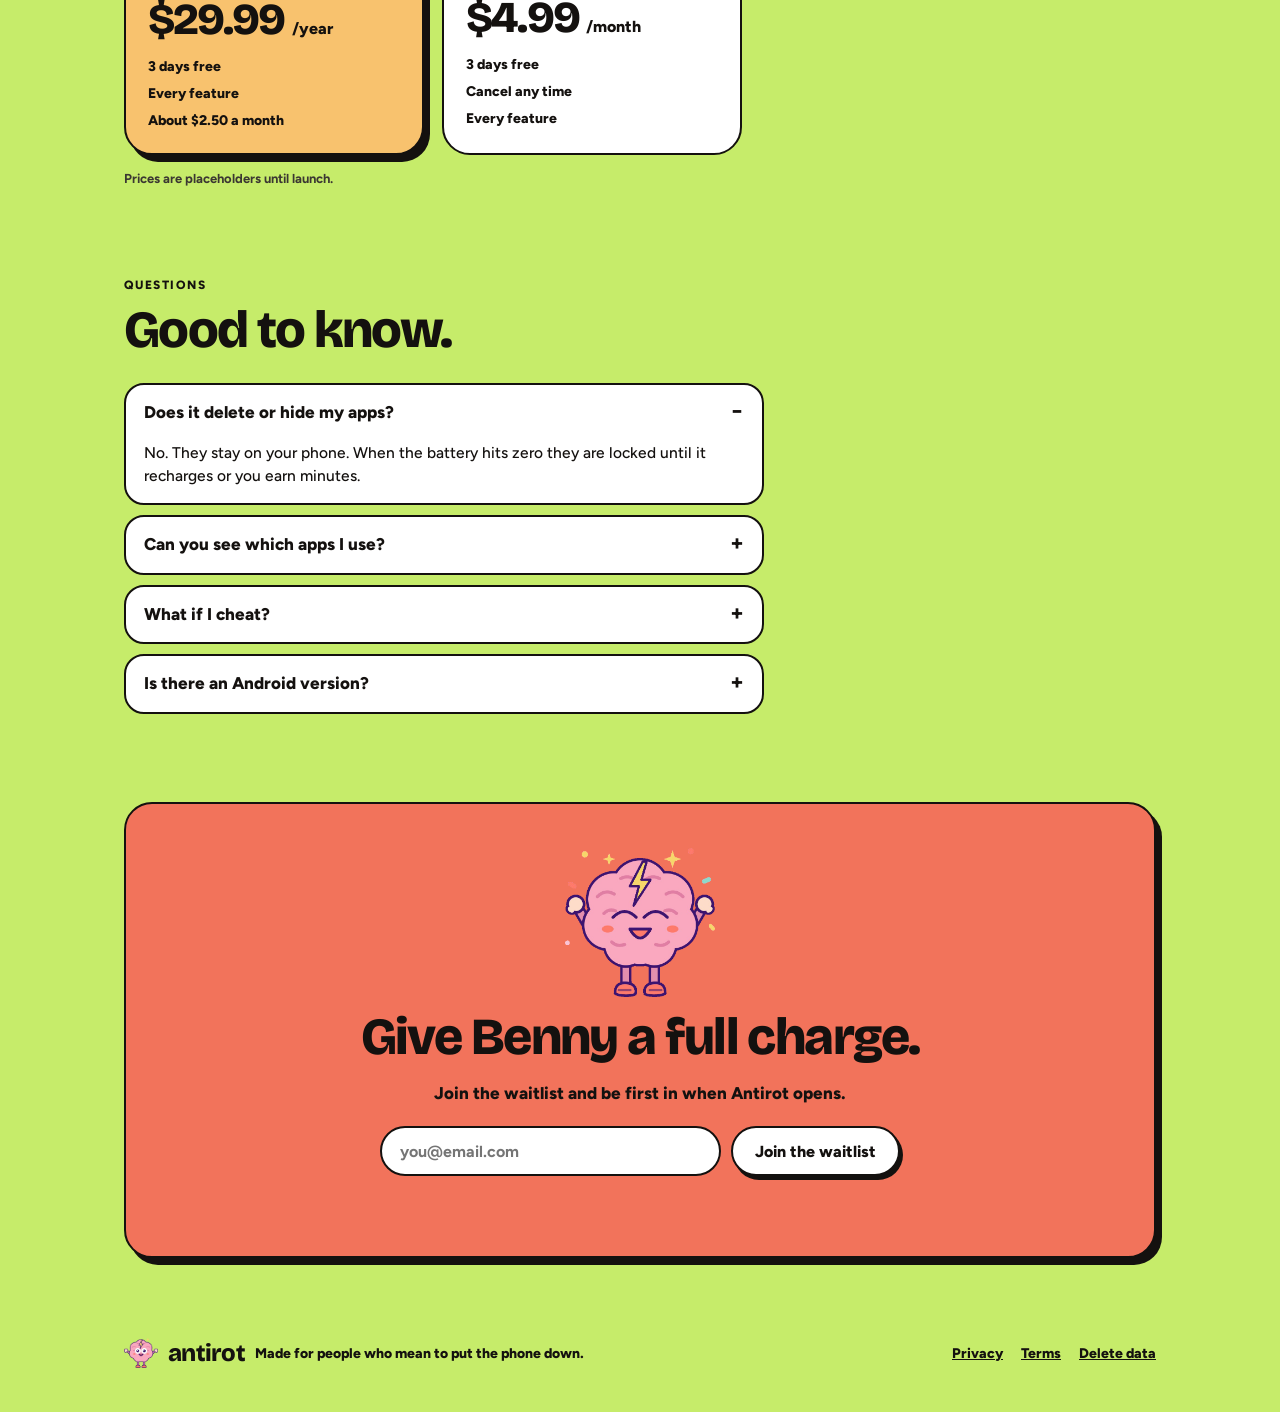
==== commit f02754e9: "Smaller battery sizes" ====
--- a/index.html
+++ b/index.html
@@ -80,7 +80,7 @@
       <div class="card feature"><i style="background:var(--sky)"></i><h3>Insights</h3><p>See what you saved each day, which apps cost the most and how often you hit zero.</p></div>
       <div class="card feature"><i style="background:var(--lime)"></i><h3>Real habits</h3><p>Timers, a camera that counts pushups, and photos for tidying up. Habits that actually count.</p></div>
       <div class="card feature"><i style="background:var(--pink)"></i><h3>Streaks and badges</h3><p>Stay under your limit day after day. Level up Benny without a leaderboard.</p></div>
-      <div class="card feature"><i style="background:var(--violet)"></i><h3>Your own size</h3><p>Make the battery 1 hour or 3. Shrink it when you are ready for a tougher week.</p></div>
+      <div class="card feature"><i style="background:var(--violet)"></i><h3>Your own size</h3><p>Make the battery 15 minutes or 3 hours. Shrink it when you are ready for a tougher week.</p></div>
     </div>
   </section>
 
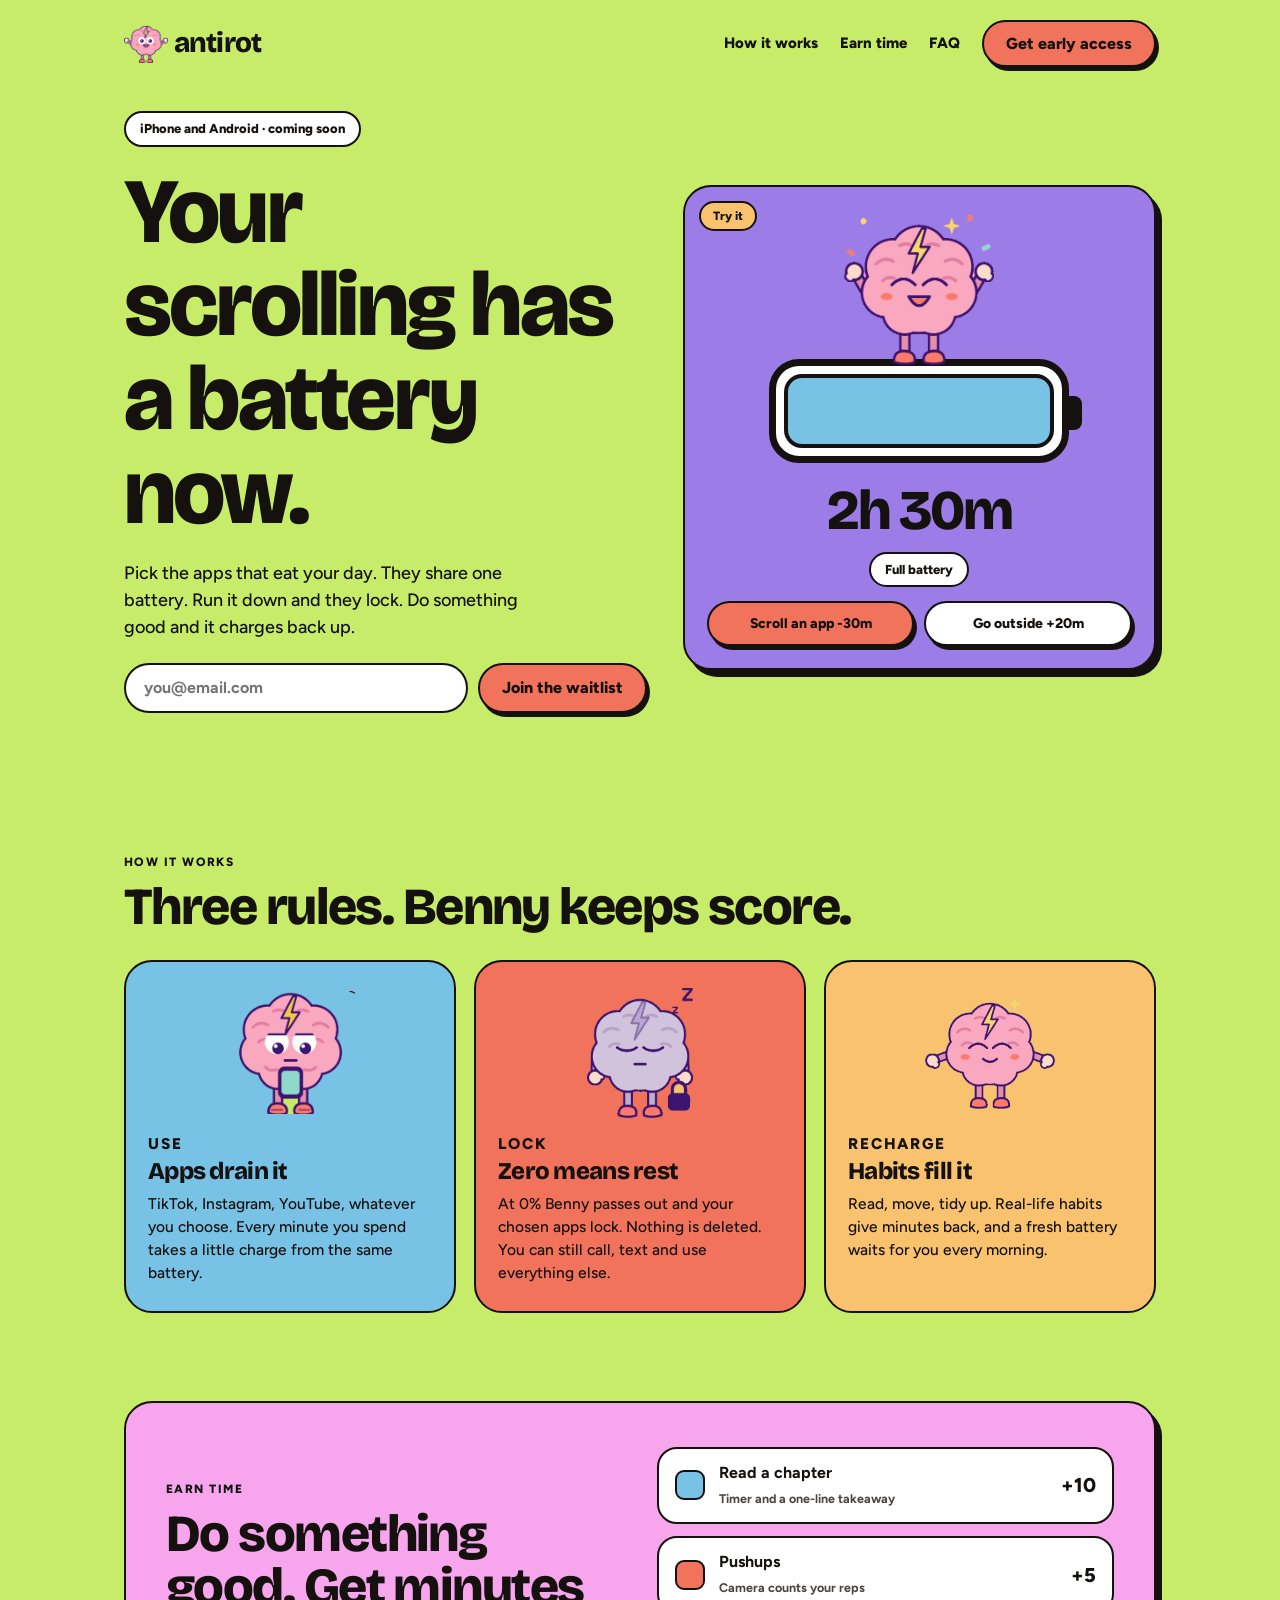
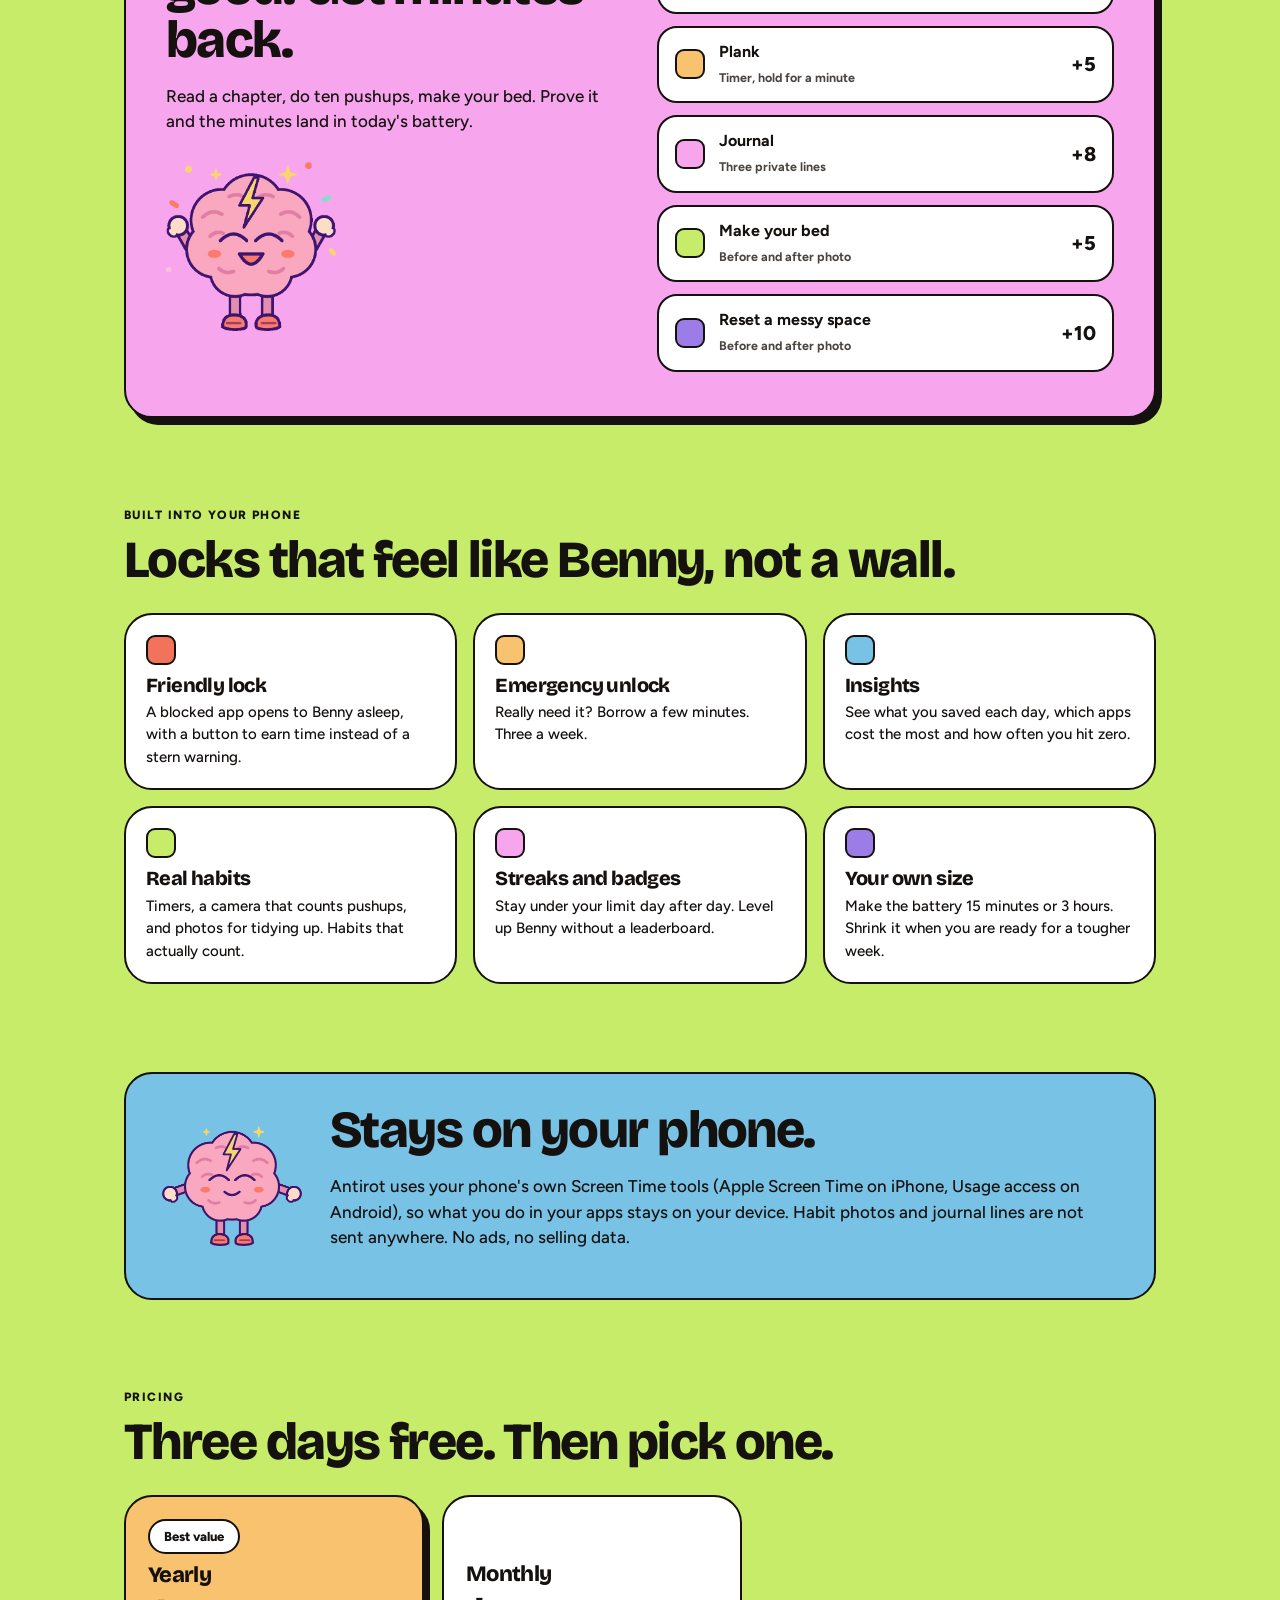
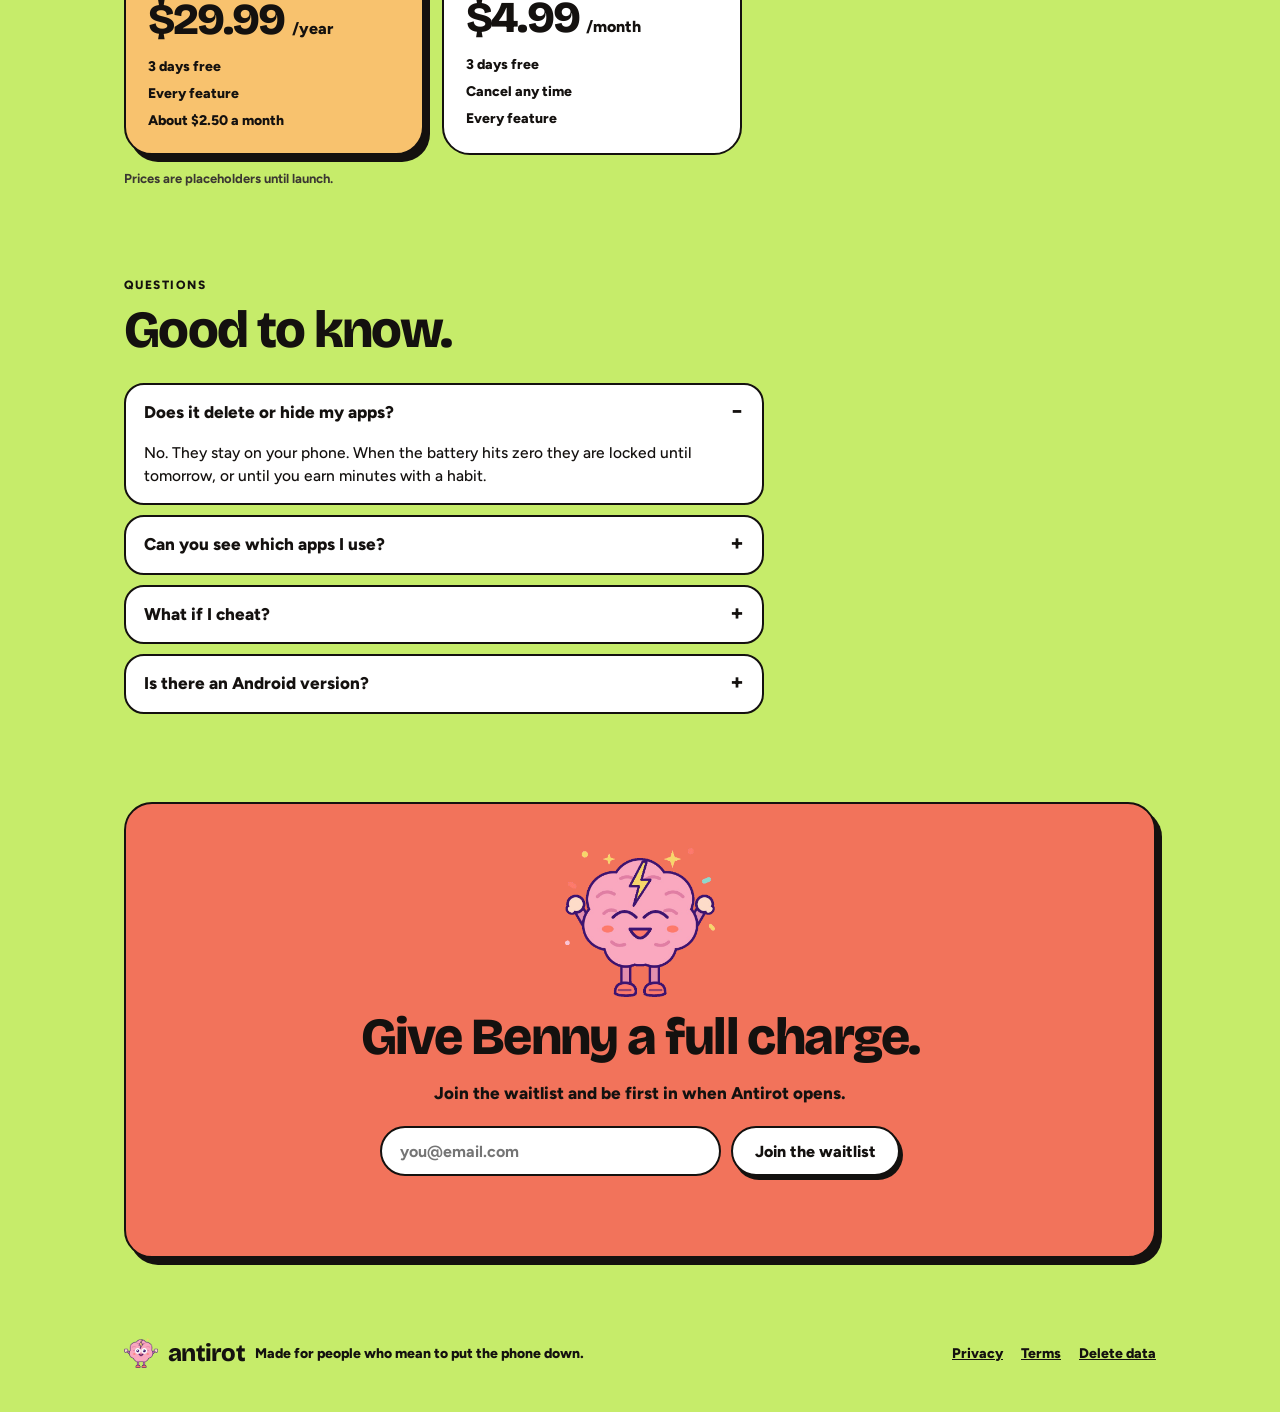
==== commit dafd898c: "Habits recharge the battery; it refills each morning" ====
--- a/index.html
+++ b/index.html
@@ -4,7 +4,7 @@
 <meta charset="utf-8">
 <meta name="viewport" content="width=device-width,initial-scale=1">
 <title>Antirot: your scrolling has a battery now</title>
-<meta name="description" content="Pick the apps that eat your day. They share one battery. Run it down and they lock. Step away and it charges back up.">
+<meta name="description" content="Pick the apps that eat your day. They share one battery. Run it down and they lock. Do something good and it charges back up.">
 <meta property="og:title" content="Antirot: your scrolling has a battery now">
 <meta property="og:description" content="One shared battery for your apps. Recharge it with real-life habits.">
 <meta property="og:image" content="img/icon-512.png">
@@ -25,7 +25,7 @@
     <div>
       <span class="pill">iPhone and Android · coming soon</span>
       <h1>Your scrolling has a battery now.</h1>
-      <p class="lead">Pick the apps that eat your day. They share one battery. Run it down and they lock. Step away and it charges back up.</p>
+      <p class="lead">Pick the apps that eat your day. They share one battery. Run it down and they lock. Do something good and it charges back up.</p>
       <form class="signup" novalidate>
         <input type="email" required placeholder="you@email.com" aria-label="Email address" autocomplete="email">
         <button class="btn" type="submit">Join the waitlist</button>
@@ -48,7 +48,7 @@
     <div class="rules">
       <article class="card rule" style="background:var(--sky)"><img src="img/phone.png" alt=""><p class="eyebrow">Use</p><h3>Apps drain it</h3><p>TikTok, Instagram, YouTube, whatever you choose. Every minute you spend takes a little charge from the same battery.</p></article>
       <article class="card rule" style="background:var(--coral)"><img src="img/asleep.png" alt=""><p class="eyebrow">Lock</p><h3>Zero means rest</h3><p>At 0% Benny passes out and your chosen apps lock. Nothing is deleted. You can still call, text and use everything else.</p></article>
-      <article class="card rule" style="background:var(--apricot)"><img src="img/recharging.png" alt=""><p class="eyebrow">Recharge</p><h3>Time away fills it</h3><p>Put the phone down and the battery climbs back. Gentle on weekdays, as strict as you like on Monday morning.</p></article>
+      <article class="card rule" style="background:var(--apricot)"><img src="img/recharging.png" alt=""><p class="eyebrow">Recharge</p><h3>Habits fill it</h3><p>Read, move, tidy up. Real-life habits give minutes back, and a fresh battery waits for you every morning.</p></article>
     </div>
   </section>
 
@@ -108,7 +108,7 @@
     <p class="eyebrow">Questions</p>
     <h2>Good to know.</h2>
     <div class="faq">
-      <details open><summary>Does it delete or hide my apps?</summary><p>No. They stay on your phone. When the battery hits zero they are locked until it recharges or you earn minutes.</p></details>
+      <details open><summary>Does it delete or hide my apps?</summary><p>No. They stay on your phone. When the battery hits zero they are locked until tomorrow, or until you earn minutes with a habit.</p></details>
       <details><summary>Can you see which apps I use?</summary><p>No. Antirot works with your phone's own Screen Time tools and keeps everything on your device. Nothing about your apps is sent to us.</p></details>
       <details><summary>What if I cheat?</summary><p>Antirot is a tool for people who want help, so you are in charge. You can turn the permissions off or delete the app any time. Emergency unlocks are limited to three a week, and habits are checked on your phone.</p></details>
       <details><summary>Is there an Android version?</summary><p>Yes. Antirot is coming to both iPhone and Android.</p></details>
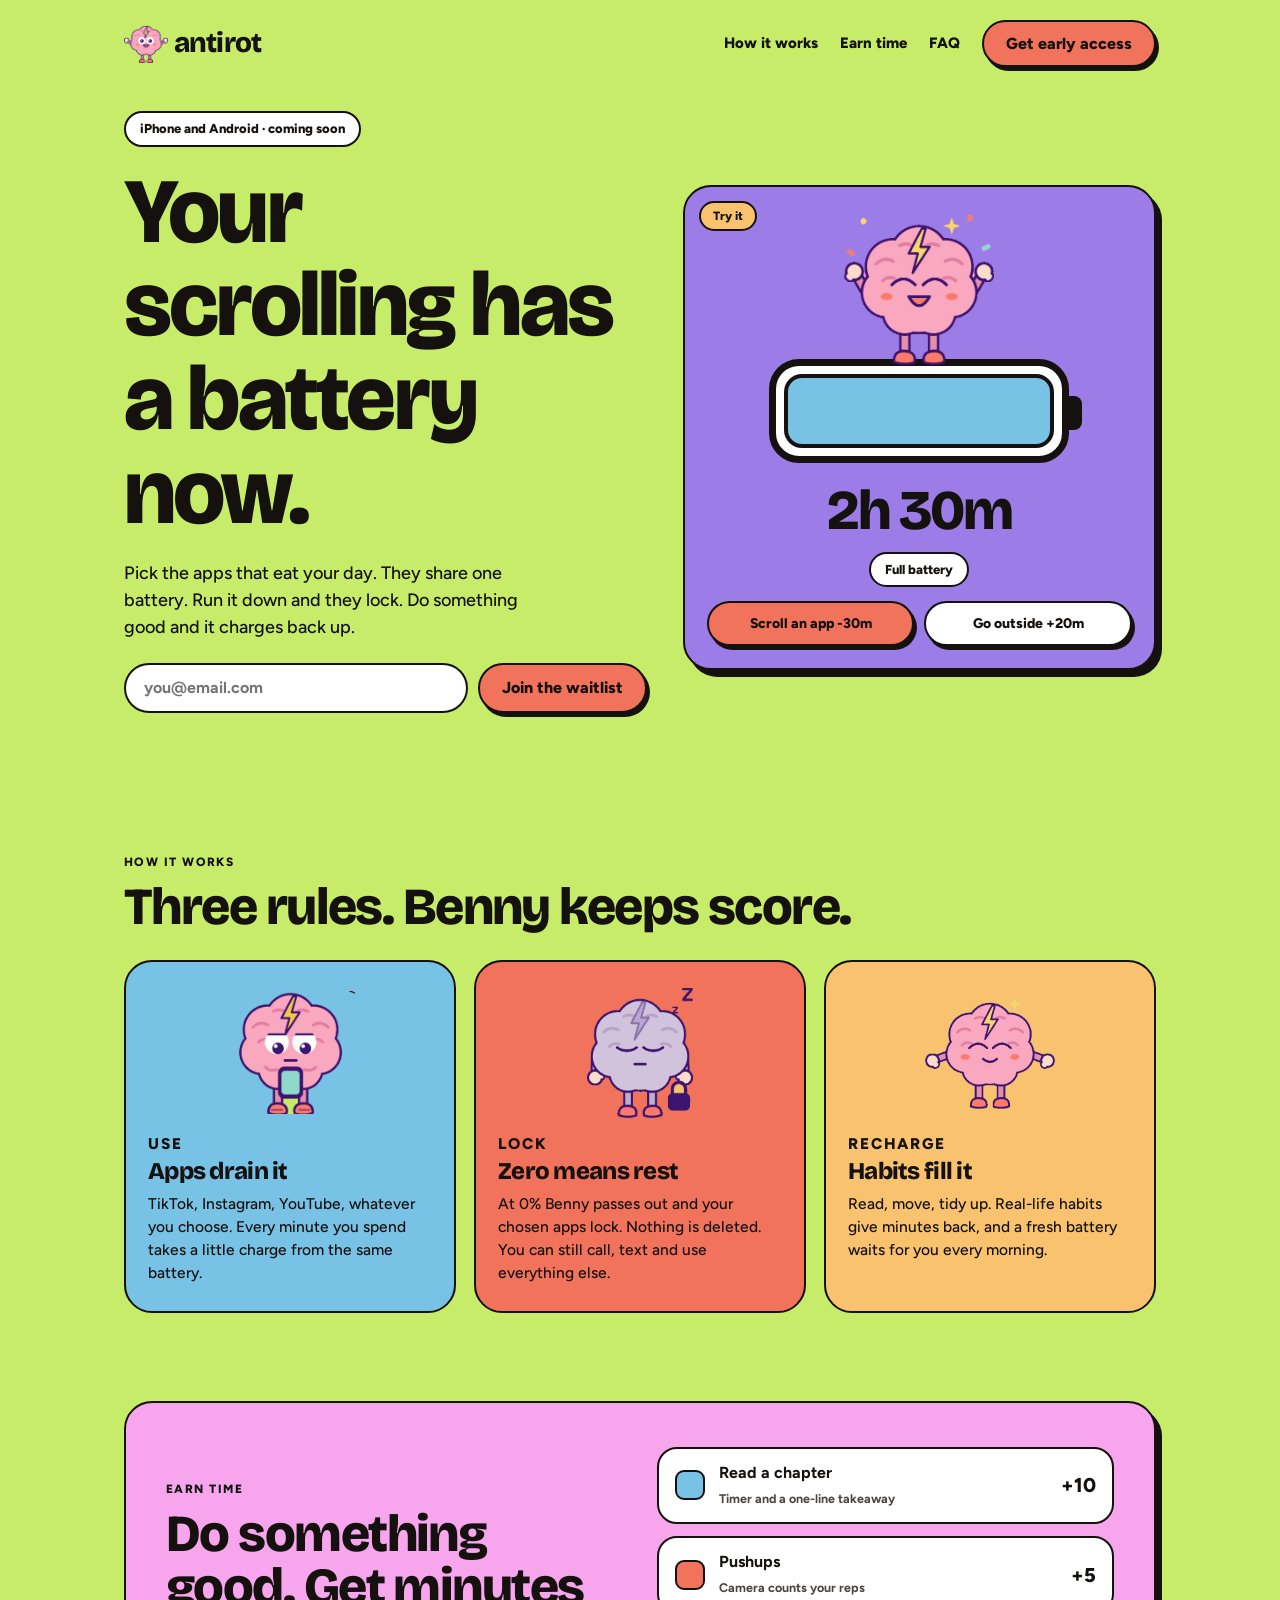
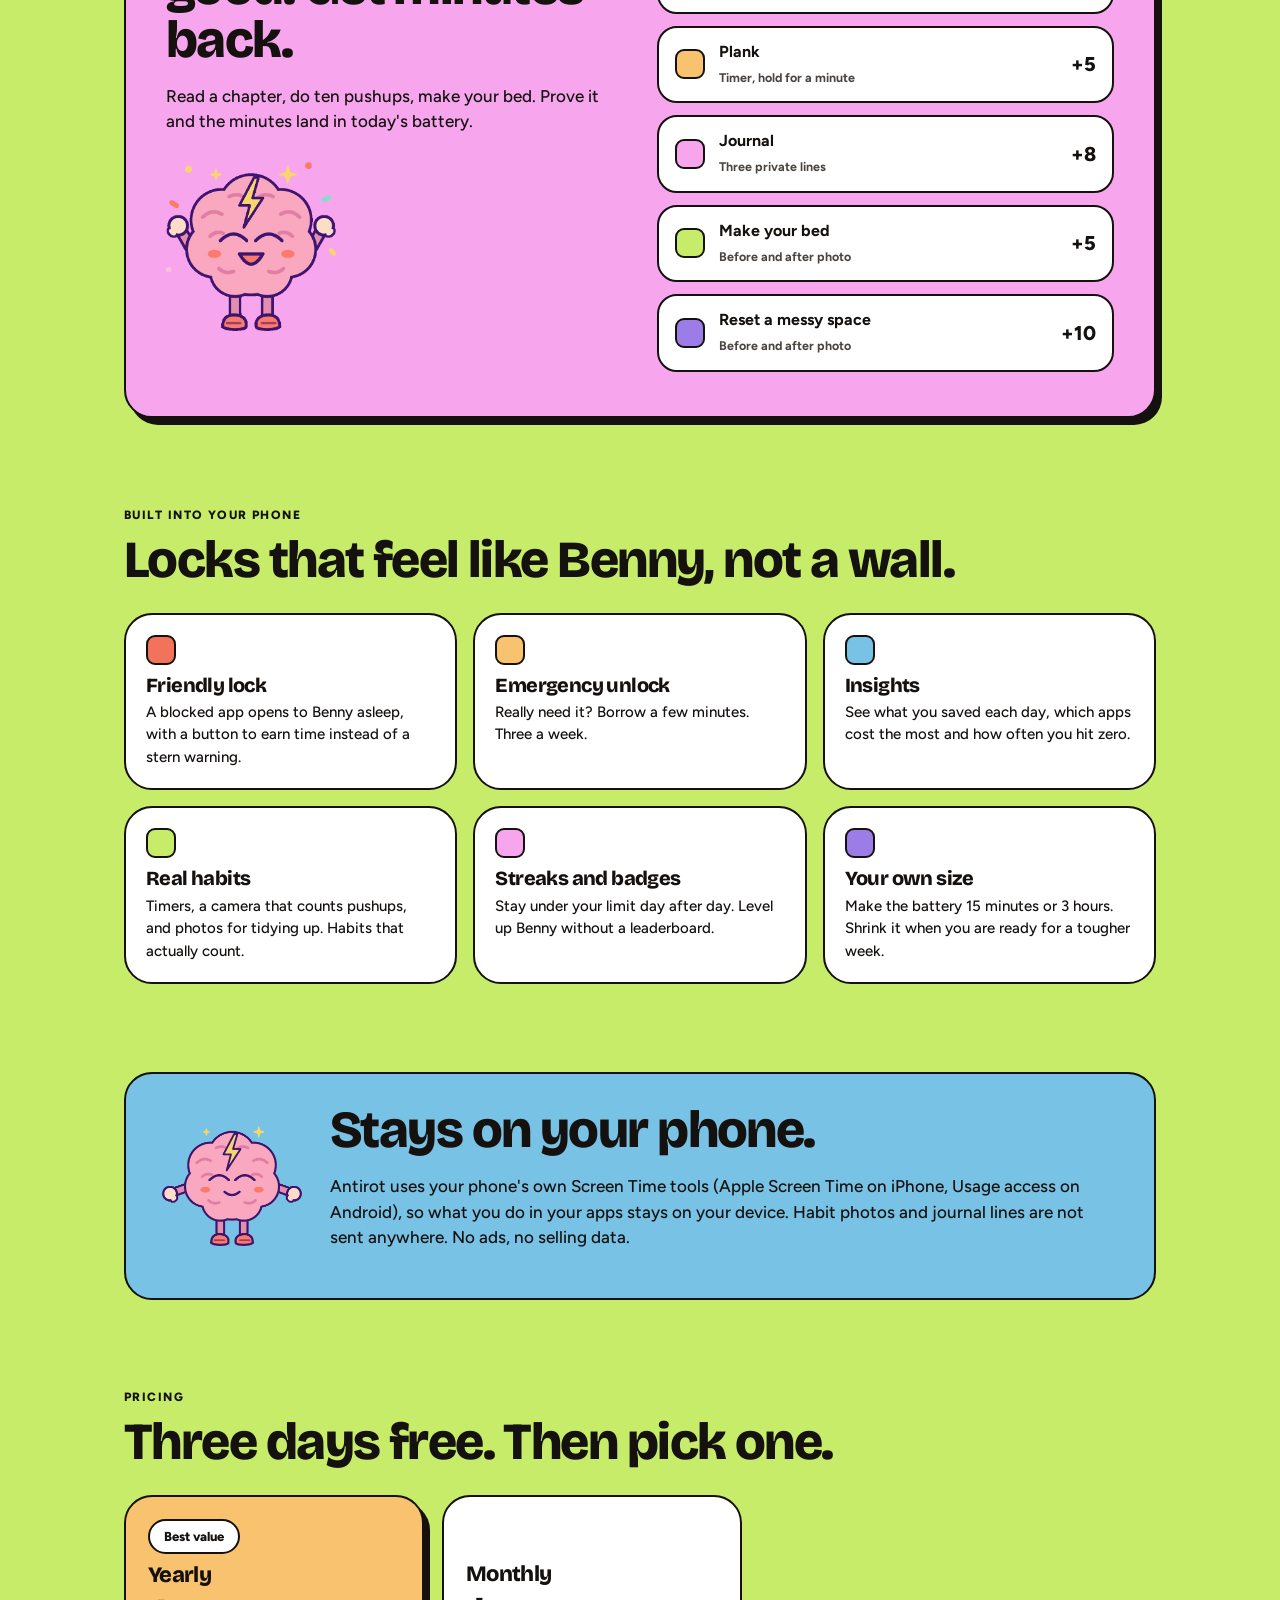
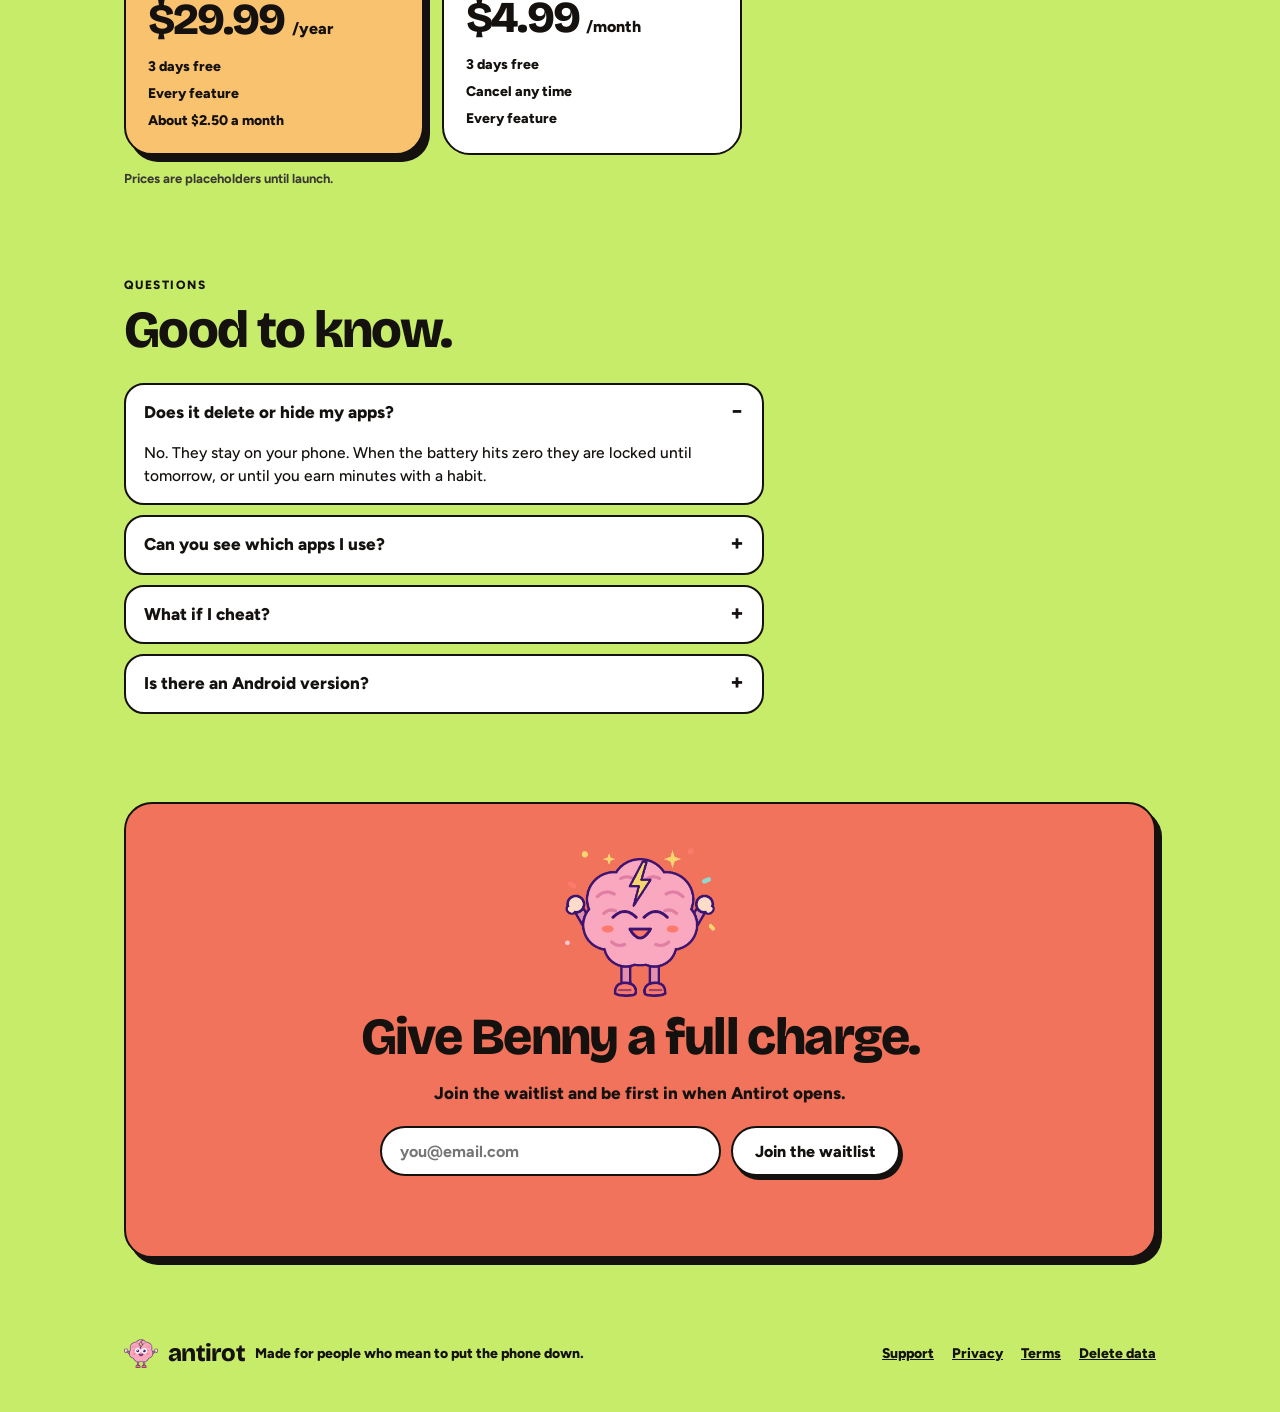
==== commit babe2cdb: "Add Support page with email and FAQs, link it in the footer Co-Authored-By: Claude Sonnet 5.5 <norep" ====
--- a/index.html
+++ b/index.html
@@ -127,12 +127,13 @@
       </form>
     </div>
   </section>
+
 </div>
 
 <footer>
   <div class="wrap row">
     <div><img src="img/hello.png" alt=""><span class="brand-word" style="font-size:24px">antirot</span><span>Made for people who mean to put the phone down.</span></div>
-    <nav aria-label="Legal"><a href="privacy.html">Privacy</a><a href="terms.html">Terms</a><a href="delete-data.html">Delete data</a></nav>
+    <nav aria-label="Legal"><a href="support.html">Support</a><a href="privacy.html">Privacy</a><a href="terms.html">Terms</a><a href="delete-data.html">Delete data</a></nav>
   </div>
 </footer>
 <script src="config.js"></script>
